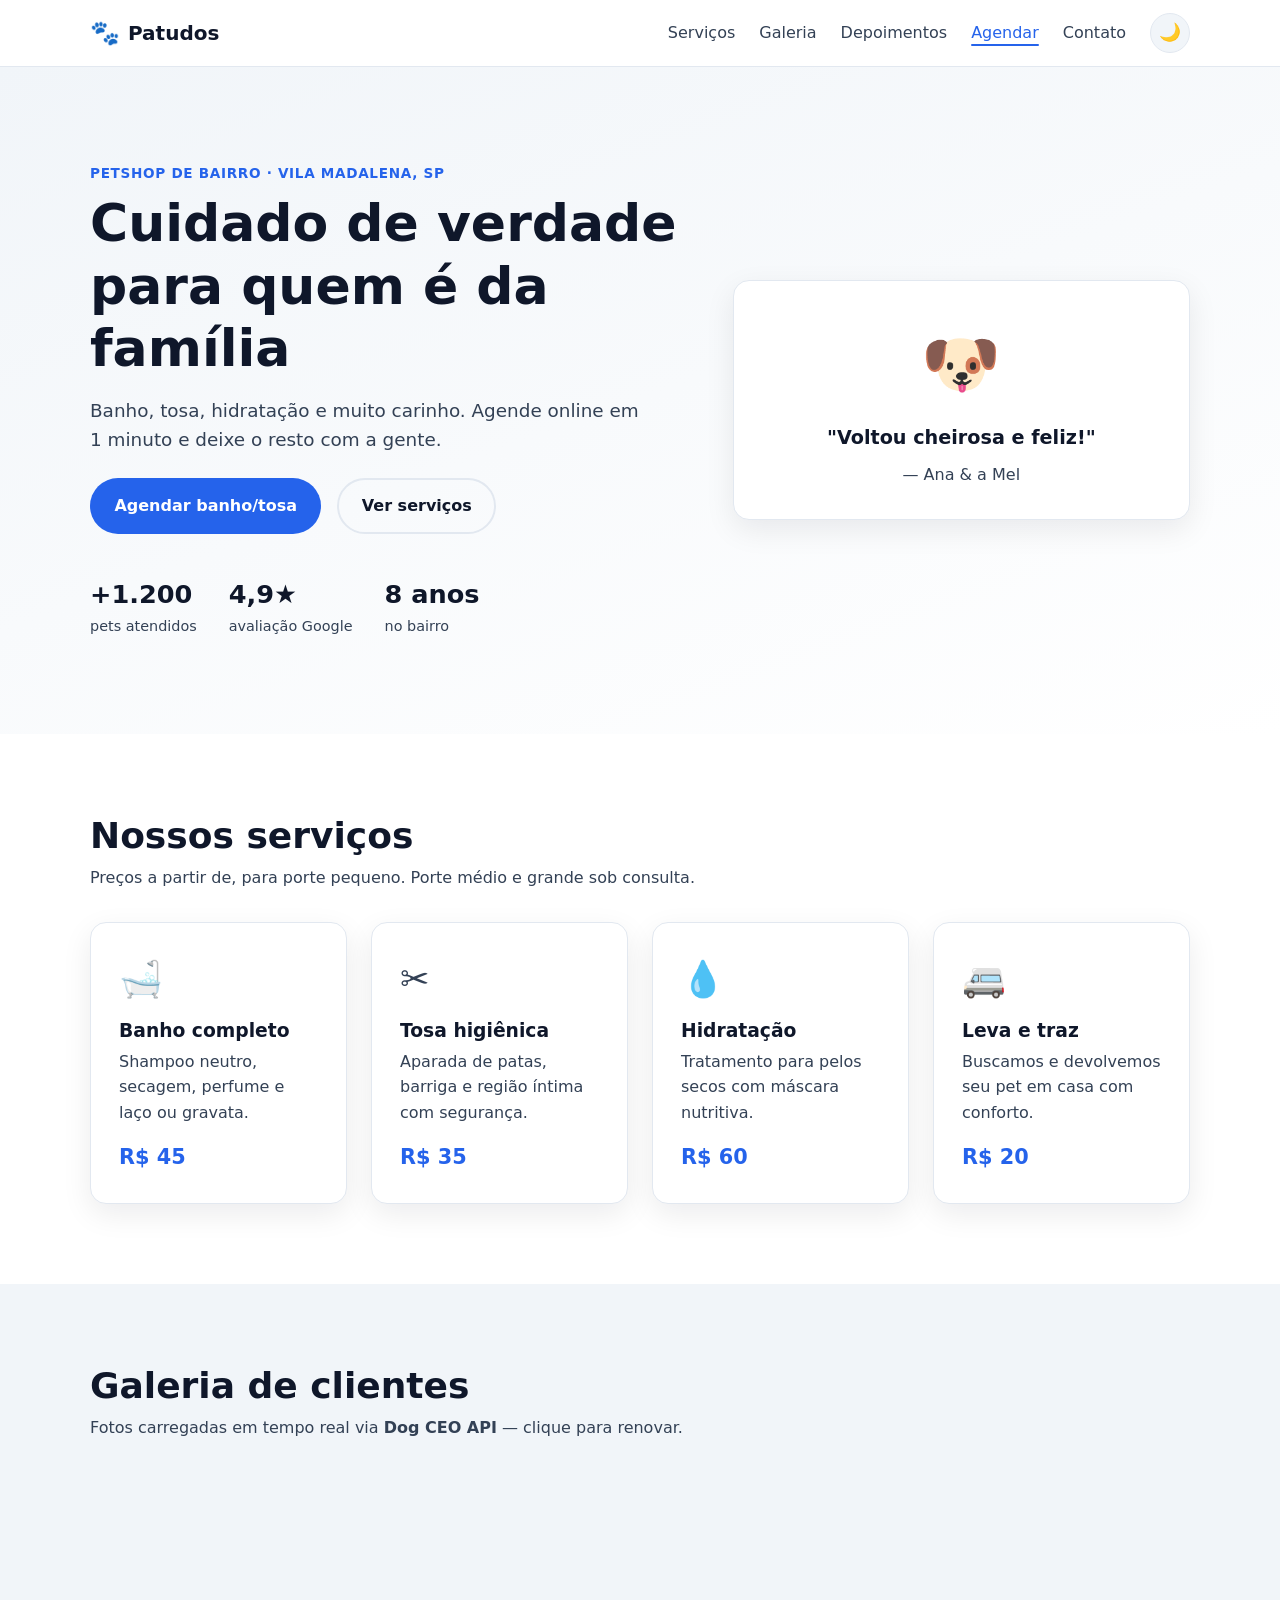
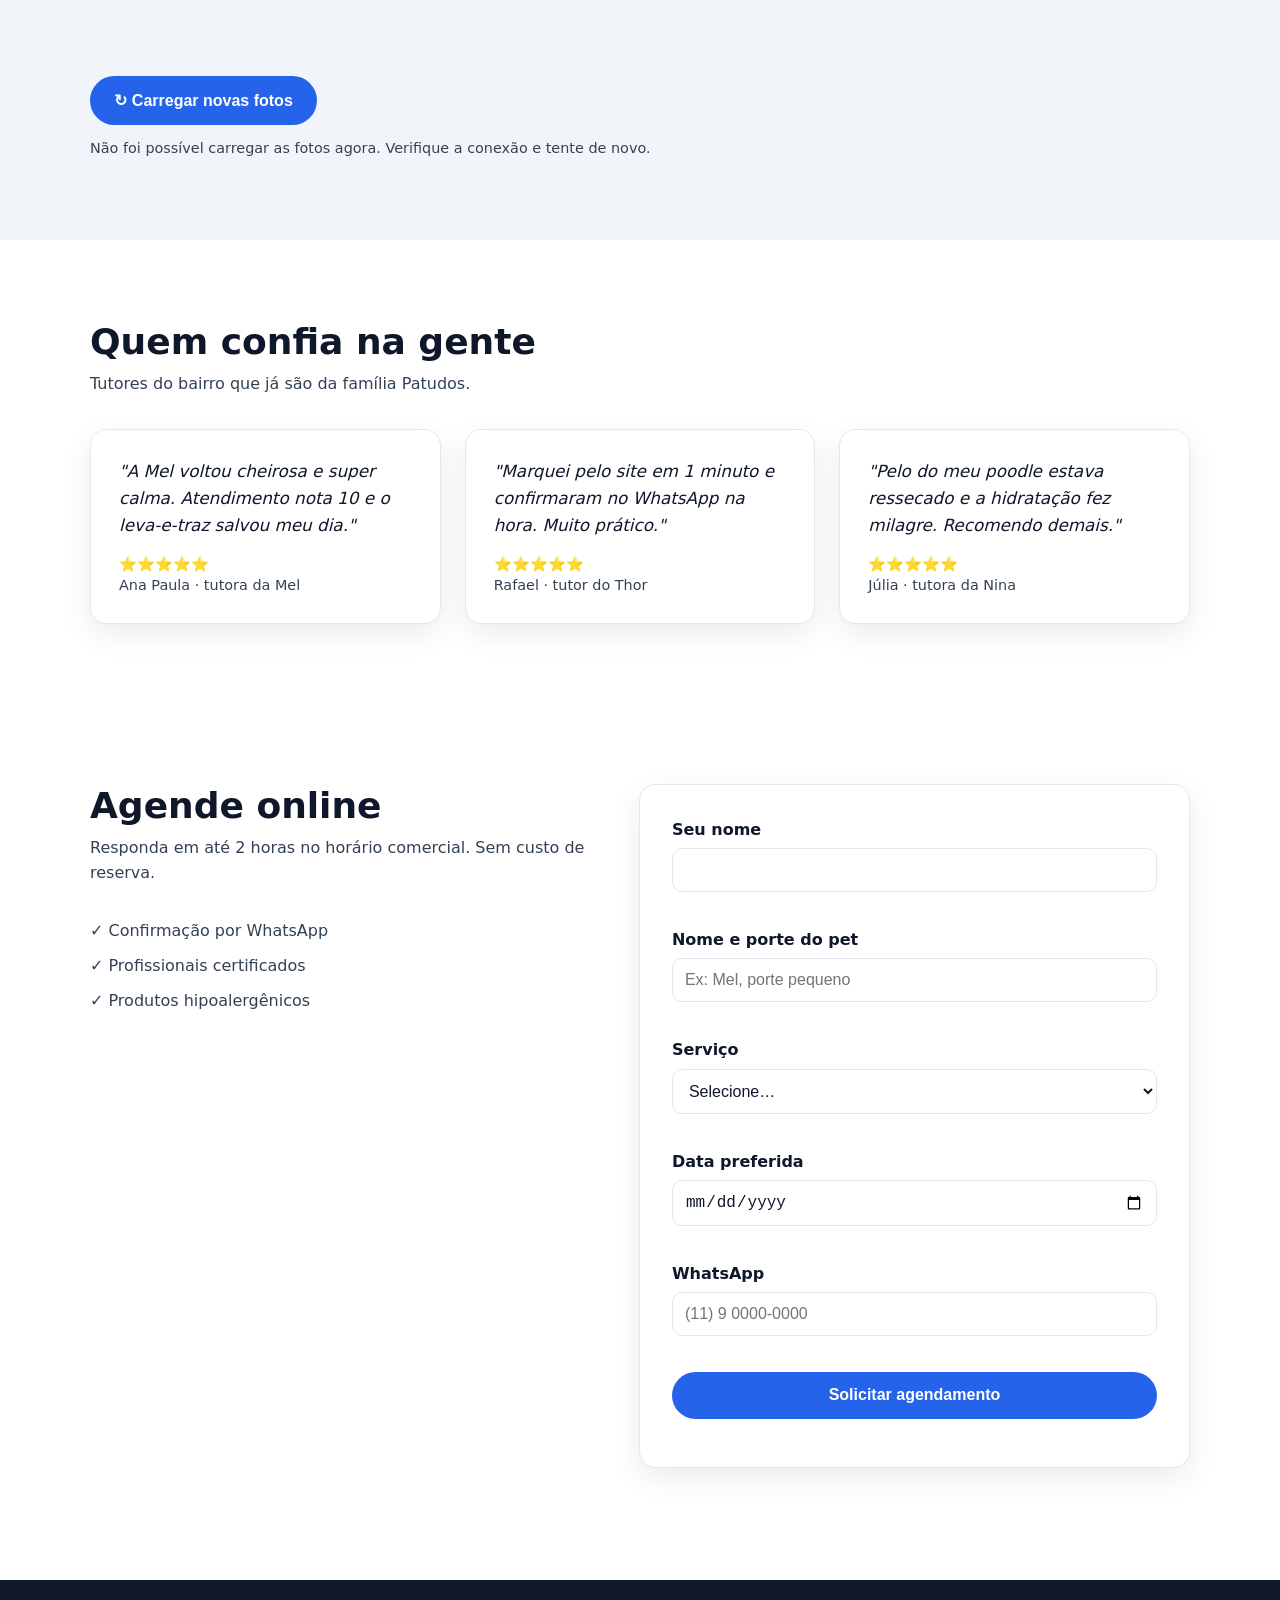
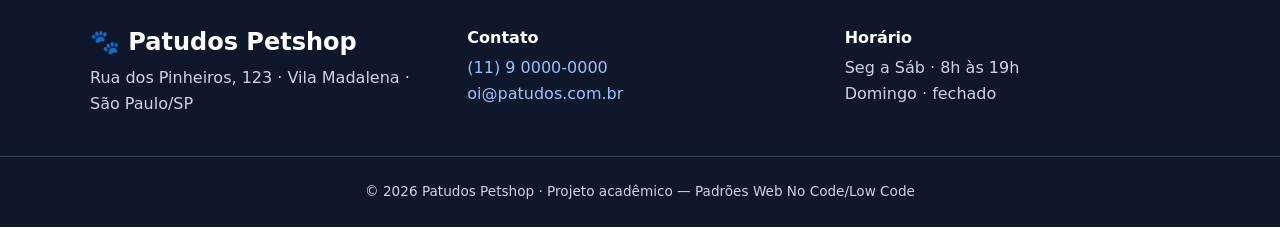
==== index.html @ f3ad384e "Patudos Petshop — projeto final" ====
<!DOCTYPE html>
<html lang="pt-BR">
<head>
  <meta charset="UTF-8" />
  <meta name="viewport" content="width=device-width, initial-scale=1.0" />
  <meta name="description" content="Patudos Petshop — banho, tosa e cuidados para o seu pet em São Paulo. Agende online com facilidade." />
  <meta name="theme-color" content="#2563eb" />
  <title>Patudos Petshop · Banho, Tosa e Carinho</title>

  <!-- Favicon em SVG (emoji, sem arquivo externo) -->
  <link rel="icon" href="data:image/svg+xml,<svg xmlns='http://www.w3.org/2000/svg' viewBox='0 0 100 100'><text y='.9em' font-size='90'>🐾</text></svg>" />

  <!-- Open Graph / redes sociais -->
  <meta property="og:type" content="website" />
  <meta property="og:title" content="Patudos Petshop · Banho, Tosa e Carinho" />
  <meta property="og:description" content="Agende banho e tosa online para o seu pet em 1 minuto." />
  <meta property="og:locale" content="pt_BR" />

  <link rel="preconnect" href="https://dog.ceo" />
  <link rel="stylesheet" href="styles.css" />
</head>
<body>
  <!-- Acessibilidade: link de pulo para o conteúdo -->
  <a class="skip-link" href="#conteudo">Pular para o conteúdo</a>

  <header class="site-header" id="topo">
    <div class="container nav-wrap">
      <a class="brand" href="#topo" aria-label="Patudos Petshop, página inicial">
        <span class="brand-icon" aria-hidden="true">🐾</span>
        <span class="brand-name">Patudos</span>
      </a>

      <button class="nav-toggle" id="navToggle" aria-expanded="false" aria-controls="menu" aria-label="Abrir menu de navegação">
        <span class="nav-toggle-bar" aria-hidden="true"></span>
        <span class="nav-toggle-bar" aria-hidden="true"></span>
        <span class="nav-toggle-bar" aria-hidden="true"></span>
      </button>

      <nav aria-label="Navegação principal">
        <ul class="menu" id="menu">
          <li><a href="#servicos">Serviços</a></li>
          <li><a href="#galeria">Galeria</a></li>
          <li><a href="#depoimentos">Depoimentos</a></li>
          <li><a href="#agendar">Agendar</a></li>
          <li><a href="#contato">Contato</a></li>
          <li><button class="theme-btn" id="themeBtn" aria-label="Alternar modo claro e escuro">🌙</button></li>
        </ul>
      </nav>
    </div>
  </header>

  <main id="conteudo">
    <!-- HERO -->
    <section class="hero" aria-labelledby="hero-title">
      <div class="container hero-grid">
        <div class="hero-text">
          <p class="eyebrow">Petshop de bairro · Vila Madalena, SP</p>
          <h1 id="hero-title">Cuidado de verdade para quem é da família</h1>
          <p class="lead">Banho, tosa, hidratação e muito carinho. Agende online em 1 minuto e deixe o resto com a gente.</p>
          <div class="hero-cta">
            <a class="btn btn-primary" href="#agendar">Agendar banho/tosa</a>
            <a class="btn btn-ghost" href="#servicos">Ver serviços</a>
          </div>
          <dl class="stats">
            <div><dt>+1.200</dt><dd>pets atendidos</dd></div>
            <div><dt>4,9★</dt><dd>avaliação Google</dd></div>
            <div><dt>8 anos</dt><dd>no bairro</dd></div>
          </dl>
        </div>
        <div class="hero-card" aria-hidden="true">
          <div class="hero-emoji">🐶</div>
          <p>"Voltou cheirosa e feliz!"</p>
          <span>— Ana &amp; a Mel</span>
        </div>
      </div>
    </section>

    <!-- SERVIÇOS -->
    <section id="servicos" class="section" aria-labelledby="servicos-title">
      <div class="container">
        <h2 id="servicos-title">Nossos serviços</h2>
        <p class="section-sub">Preços a partir de, para porte pequeno. Porte médio e grande sob consulta.</p>
        <ul class="cards" role="list">
          <li class="card">
            <span class="card-icon" aria-hidden="true">🛁</span>
            <h3>Banho completo</h3>
            <p>Shampoo neutro, secagem, perfume e laço ou gravata.</p>
            <strong class="price">R$ 45</strong>
          </li>
          <li class="card">
            <span class="card-icon" aria-hidden="true">✂️</span>
            <h3>Tosa higiênica</h3>
            <p>Aparada de patas, barriga e região íntima com segurança.</p>
            <strong class="price">R$ 35</strong>
          </li>
          <li class="card">
            <span class="card-icon" aria-hidden="true">💧</span>
            <h3>Hidratação</h3>
            <p>Tratamento para pelos secos com máscara nutritiva.</p>
            <strong class="price">R$ 60</strong>
          </li>
          <li class="card">
            <span class="card-icon" aria-hidden="true">🚐</span>
            <h3>Leva e traz</h3>
            <p>Buscamos e devolvemos seu pet em casa com conforto.</p>
            <strong class="price">R$ 20</strong>
          </li>
        </ul>
      </div>
    </section>

    <!-- GALERIA DINÂMICA (API externa) -->
    <section id="galeria" class="section section-alt" aria-labelledby="galeria-title">
      <div class="container">
        <h2 id="galeria-title">Galeria de clientes</h2>
        <p class="section-sub">Fotos carregadas em tempo real via <strong>Dog CEO API</strong> — clique para renovar.</p>
        <div class="gallery" id="gallery" aria-live="polite" aria-busy="true">
          <!-- Imagens injetadas via JavaScript -->
        </div>
        <button class="btn btn-primary" id="reloadGallery">↻ Carregar novas fotos</button>
        <p class="gallery-status" id="galleryStatus" role="status"></p>
      </div>
    </section>

    <!-- DEPOIMENTOS -->
    <section id="depoimentos" class="section" aria-labelledby="depo-title">
      <div class="container">
        <h2 id="depo-title">Quem confia na gente</h2>
        <p class="section-sub">Tutores do bairro que já são da família Patudos.</p>
        <ul class="depo-grid" role="list">
          <li class="depo">
            <p class="depo-text">"A Mel voltou cheirosa e super calma. Atendimento nota 10 e o leva-e-traz salvou meu dia."</p>
            <p class="depo-autor"><span aria-hidden="true">⭐⭐⭐⭐⭐</span><br>Ana Paula · tutora da Mel</p>
          </li>
          <li class="depo">
            <p class="depo-text">"Marquei pelo site em 1 minuto e confirmaram no WhatsApp na hora. Muito prático."</p>
            <p class="depo-autor"><span aria-hidden="true">⭐⭐⭐⭐⭐</span><br>Rafael · tutor do Thor</p>
          </li>
          <li class="depo">
            <p class="depo-text">"Pelo do meu poodle estava ressecado e a hidratação fez milagre. Recomendo demais."</p>
            <p class="depo-autor"><span aria-hidden="true">⭐⭐⭐⭐⭐</span><br>Júlia · tutora da Nina</p>
          </li>
        </ul>
      </div>
    </section>

    <!-- AGENDAMENTO (formulário) -->
    <section id="agendar" class="section" aria-labelledby="agendar-title">
      <div class="container form-grid">
        <div>
          <h2 id="agendar-title">Agende online</h2>
          <p class="section-sub">Responda em até 2 horas no horário comercial. Sem custo de reserva.</p>
          <ul class="checklist" role="list">
            <li>✓ Confirmação por WhatsApp</li>
            <li>✓ Profissionais certificados</li>
            <li>✓ Produtos hipoalergênicos</li>
          </ul>
        </div>

        <form id="bookingForm" class="form" novalidate>
          <div class="field">
            <label for="nome">Seu nome</label>
            <input type="text" id="nome" name="nome" required autocomplete="name" />
            <span class="error" data-for="nome"></span>
          </div>
          <div class="field">
            <label for="pet">Nome e porte do pet</label>
            <input type="text" id="pet" name="pet" placeholder="Ex: Mel, porte pequeno" required />
            <span class="error" data-for="pet"></span>
          </div>
          <div class="field">
            <label for="servico">Serviço</label>
            <select id="servico" name="servico" required>
              <option value="">Selecione…</option>
              <option>Banho completo</option>
              <option>Tosa higiênica</option>
              <option>Hidratação</option>
              <option>Leva e traz</option>
            </select>
            <span class="error" data-for="servico"></span>
          </div>
          <div class="field">
            <label for="data">Data preferida</label>
            <input type="date" id="data" name="data" required />
            <span class="error" data-for="data"></span>
          </div>
          <div class="field">
            <label for="whatsapp">WhatsApp</label>
            <input type="tel" id="whatsapp" name="whatsapp" placeholder="(11) 9 0000-0000" required autocomplete="tel" />
            <span class="error" data-for="whatsapp"></span>
          </div>
          <button type="submit" class="btn btn-primary btn-block">Solicitar agendamento</button>
          <p class="form-feedback" id="formFeedback" role="status" aria-live="polite"></p>
        </form>
      </div>
    </section>
  </main>

  <footer id="contato" class="site-footer">
    <div class="container footer-grid">
      <div>
        <h2 class="footer-brand">🐾 Patudos Petshop</h2>
        <p>Rua dos Pinheiros, 123 · Vila Madalena · São Paulo/SP</p>
      </div>
      <div>
        <h3>Contato</h3>
        <p><a href="tel:+5511900000000">(11) 9 0000-0000</a></p>
        <p><a href="mailto:oi@patudos.com.br">oi@patudos.com.br</a></p>
      </div>
      <div>
        <h3>Horário</h3>
        <p>Seg a Sáb · 8h às 19h</p>
        <p>Domingo · fechado</p>
      </div>
    </div>
    <p class="copyright">© <span id="ano">2026</span> Patudos Petshop · Projeto acadêmico — Padrões Web No Code/Low Code</p>
  </footer>

  <script src="script.js"></script>
</body>
</html>
---- styles.css ----
/* ===========================================================
   Patudos Petshop — folha de estilo
   Demonstra: variáveis CSS, layout responsivo (Grid/Flex),
   media queries, foco visível e dark mode.
   =========================================================== */

:root {
  --azul: #2563eb;
  --azul-escuro: #1e40af;
  --tinta: #0f172a;
  --texto: #334155;
  --suave: #f1f5f9;
  --branco: #ffffff;
  --borda: #e2e8f0;
  --sombra: 0 10px 30px rgba(2, 6, 23, .08);
  --raio: 16px;
  --container: 1100px;
  font-size: 16px;
}

[data-tema="escuro"] {
  --tinta: #f8fafc;
  --texto: #cbd5e1;
  --suave: #1e293b;
  --branco: #0f172a;
  --borda: #334155;
  --sombra: 0 10px 30px rgba(0, 0, 0, .4);
}

* { box-sizing: border-box; margin: 0; padding: 0; }

html { scroll-behavior: smooth; }
/* Compensa o header fixo ao navegar por âncoras */
section[id] { scroll-margin-top: 80px; }

body {
  font-family: system-ui, -apple-system, "Segoe UI", Roboto, sans-serif;
  color: var(--texto);
  background: var(--branco);
  line-height: 1.6;
  transition: background .3s, color .3s;
}

h1, h2, h3 { color: var(--tinta); line-height: 1.2; }

a { color: var(--azul); text-decoration: none; }
a:hover { text-decoration: underline; }

img { max-width: 100%; display: block; }

.container { width: min(var(--container), 92%); margin-inline: auto; }

/* --- Acessibilidade: skip link e foco --- */
.skip-link {
  position: absolute;
  left: -999px;
  top: 0;
  background: var(--azul);
  color: #fff;
  padding: .75rem 1rem;
  z-index: 100;
  border-radius: 0 0 8px 0;
}
.skip-link:focus { left: 0; }

:focus-visible {
  outline: 3px solid var(--azul);
  outline-offset: 2px;
  border-radius: 4px;
}

/* --- Botões --- */
.btn {
  display: inline-block;
  padding: .8rem 1.4rem;
  border-radius: 999px;
  font-weight: 600;
  border: 2px solid transparent;
  cursor: pointer;
  font-size: 1rem;
  transition: transform .15s, background .2s;
}
.btn:hover { transform: translateY(-2px); text-decoration: none; }
.btn-primary { background: var(--azul); color: #fff; }
.btn-primary:hover { background: var(--azul-escuro); }
.btn-ghost { border-color: var(--borda); color: var(--tinta); }
.btn-block { width: 100%; }

/* --- Header / Navegação --- */
.site-header {
  position: sticky;
  top: 0;
  background: color-mix(in srgb, var(--branco) 85%, transparent);
  backdrop-filter: blur(10px);
  border-bottom: 1px solid var(--borda);
  z-index: 50;
}
.nav-wrap { display: flex; align-items: center; justify-content: space-between; padding: .8rem 0; }
.brand { display: flex; align-items: center; gap: .5rem; font-weight: 800; color: var(--tinta); font-size: 1.25rem; }
.brand:hover { text-decoration: none; }
.brand-icon { font-size: 1.5rem; }

.menu { list-style: none; display: flex; gap: 1.5rem; align-items: center; }
.menu a { color: var(--texto); font-weight: 500; position: relative; }
.menu a:hover { color: var(--azul); }
.menu a.ativo { color: var(--azul); }
.menu a.ativo::after { content: ""; position: absolute; left: 0; right: 0; bottom: -4px; height: 2px; background: var(--azul); border-radius: 2px; }

.theme-btn {
  background: var(--suave);
  border: 1px solid var(--borda);
  border-radius: 999px;
  width: 40px; height: 40px;
  cursor: pointer;
  font-size: 1.1rem;
}

.nav-toggle {
  display: none;
  flex-direction: column;
  gap: 5px;
  background: none;
  border: none;
  cursor: pointer;
  padding: 8px;
}
.nav-toggle-bar { width: 26px; height: 3px; background: var(--tinta); border-radius: 3px; transition: .3s; }

/* --- Hero --- */
.hero { padding: clamp(3rem, 8vw, 6rem) 0; background: linear-gradient(160deg, var(--suave), transparent); }
.hero-grid { display: grid; grid-template-columns: 1.3fr 1fr; gap: 3rem; align-items: center; }
.eyebrow { color: var(--azul); font-weight: 700; text-transform: uppercase; letter-spacing: .05em; font-size: .85rem; }
.hero h1 { font-size: clamp(2rem, 5vw, 3.25rem); margin: .5rem 0 1rem; }
.lead { font-size: 1.15rem; margin-bottom: 1.5rem; max-width: 48ch; }
.hero-cta { display: flex; gap: 1rem; flex-wrap: wrap; }

.stats { display: flex; gap: 2rem; margin-top: 2.5rem; flex-wrap: wrap; }
.stats dt { font-size: 1.6rem; font-weight: 800; color: var(--tinta); }
.stats dd { font-size: .9rem; }

.hero-card {
  background: var(--branco);
  border: 1px solid var(--borda);
  border-radius: var(--raio);
  box-shadow: var(--sombra);
  padding: 2rem;
  text-align: center;
}
.hero-emoji { font-size: 4rem; }
.hero-card p { font-size: 1.2rem; font-weight: 600; color: var(--tinta); margin: .5rem 0; }

/* --- Seções --- */
.section { padding: clamp(3rem, 7vw, 5rem) 0; }
.section-alt { background: var(--suave); }
.section h2 { font-size: clamp(1.6rem, 4vw, 2.25rem); }
.section-sub { margin: .5rem 0 2rem; max-width: 60ch; }

/* --- Cards de serviços --- */
.cards { list-style: none; display: grid; grid-template-columns: repeat(auto-fit, minmax(220px, 1fr)); gap: 1.5rem; }
.card {
  background: var(--branco);
  border: 1px solid var(--borda);
  border-radius: var(--raio);
  padding: 1.75rem;
  box-shadow: var(--sombra);
  transition: transform .2s;
}
.card:hover { transform: translateY(-6px); }
.card-icon { font-size: 2.2rem; }
.card h3 { margin: .75rem 0 .4rem; }
.price { display: block; margin-top: 1rem; color: var(--azul); font-size: 1.3rem; }

/* --- Galeria --- */
.gallery {
  display: grid;
  grid-template-columns: repeat(auto-fill, minmax(160px, 1fr));
  gap: 1rem;
  margin-bottom: 1.5rem;
  min-height: 180px;
}
.gallery img { aspect-ratio: 1; object-fit: cover; border-radius: 12px; width: 100%; background: var(--borda); }
.gallery-status { margin-top: .75rem; font-size: .9rem; }
.skeleton { aspect-ratio: 1; border-radius: 12px; background: linear-gradient(90deg, var(--borda), var(--suave), var(--borda)); background-size: 200% 100%; animation: shimmer 1.2s infinite; }
@keyframes shimmer { from { background-position: 200% 0; } to { background-position: -200% 0; } }

/* --- Depoimentos --- */
.depo-grid { list-style: none; display: grid; grid-template-columns: repeat(auto-fit, minmax(260px, 1fr)); gap: 1.5rem; }
.depo {
  background: var(--branco);
  border: 1px solid var(--borda);
  border-radius: var(--raio);
  padding: 1.75rem;
  box-shadow: var(--sombra);
}
.depo-text { font-size: 1.05rem; color: var(--tinta); font-style: italic; }
.depo-autor { margin-top: 1rem; font-size: .9rem; color: var(--texto); line-height: 1.4; }

/* --- Formulário --- */
.form-grid { display: grid; grid-template-columns: 1fr 1.1fr; gap: 3rem; align-items: start; }
.checklist { list-style: none; margin-top: 1.5rem; display: grid; gap: .6rem; }
.checklist li { font-weight: 500; }

.form { background: var(--branco); border: 1px solid var(--borda); border-radius: var(--raio); padding: 2rem; box-shadow: var(--sombra); }
.field { margin-bottom: 1.1rem; }
.field label { display: block; font-weight: 600; color: var(--tinta); margin-bottom: .35rem; }
.field input, .field select {
  width: 100%;
  padding: .75rem;
  border: 1px solid var(--borda);
  border-radius: 10px;
  font-size: 1rem;
  background: var(--branco);
  color: var(--tinta);
}
.field input:focus, .field select:focus { border-color: var(--azul); outline: none; box-shadow: 0 0 0 3px color-mix(in srgb, var(--azul) 25%, transparent); }
.error { color: #dc2626; font-size: .85rem; display: block; margin-top: .25rem; min-height: 1em; }
.field.invalid input, .field.invalid select { border-color: #dc2626; }
.form-feedback { margin-top: 1rem; font-weight: 600; }
.form-feedback.ok { color: #16a34a; }

/* --- Footer --- */
.site-footer { background: var(--tinta); color: #cbd5e1; padding: 3rem 0 1.5rem; margin-top: 2rem; }
[data-tema="escuro"] .site-footer { background: #020617; }
.footer-grid { display: grid; grid-template-columns: repeat(3, 1fr); gap: 2rem; }
.footer-brand { color: #fff; margin-bottom: .5rem; }
.site-footer h3 { color: #fff; font-size: 1rem; margin-bottom: .5rem; }
.site-footer a { color: #93c5fd; }
.copyright { text-align: center; margin-top: 2.5rem; padding-top: 1.5rem; border-top: 1px solid #334155; font-size: .85rem; }

/* ===========================================================
   RESPONSIVIDADE — mobile first via media queries
   =========================================================== */
@media (max-width: 820px) {
  .nav-toggle { display: flex; }
  .menu {
    position: absolute;
    top: 100%; left: 0; right: 0;
    background: var(--branco);
    flex-direction: column;
    gap: 0;
    padding: 1rem 5%;
    border-bottom: 1px solid var(--borda);
    box-shadow: var(--sombra);
    display: none;
  }
  .menu.open { display: flex; }
  .menu li { width: 100%; padding: .5rem 0; }

  .hero-grid, .form-grid { grid-template-columns: 1fr; }
  .footer-grid { grid-template-columns: 1fr; gap: 1.5rem; }
  .hero-card { max-width: 420px; }
}

/* Respeita preferência de menos animação */
@media (prefers-reduced-motion: reduce) {
  * { animation: none !important; transition: none !important; }
}
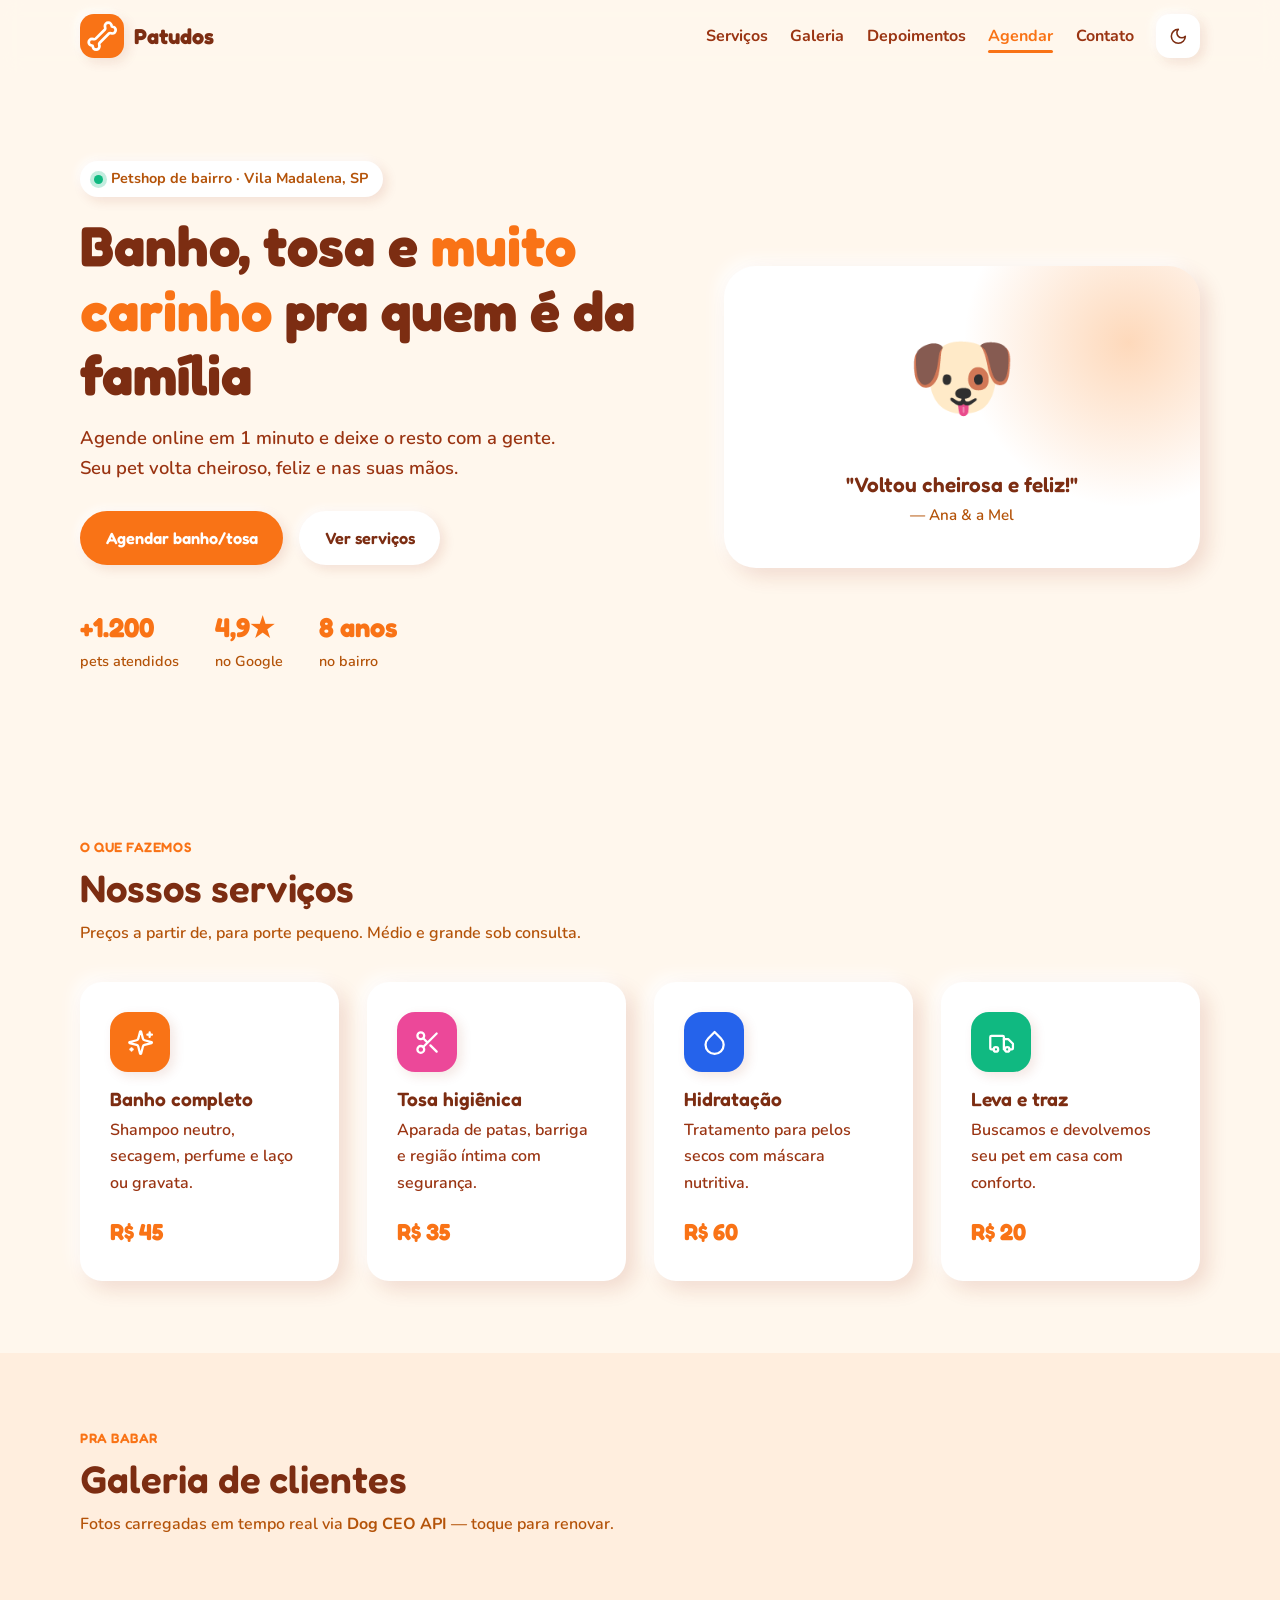
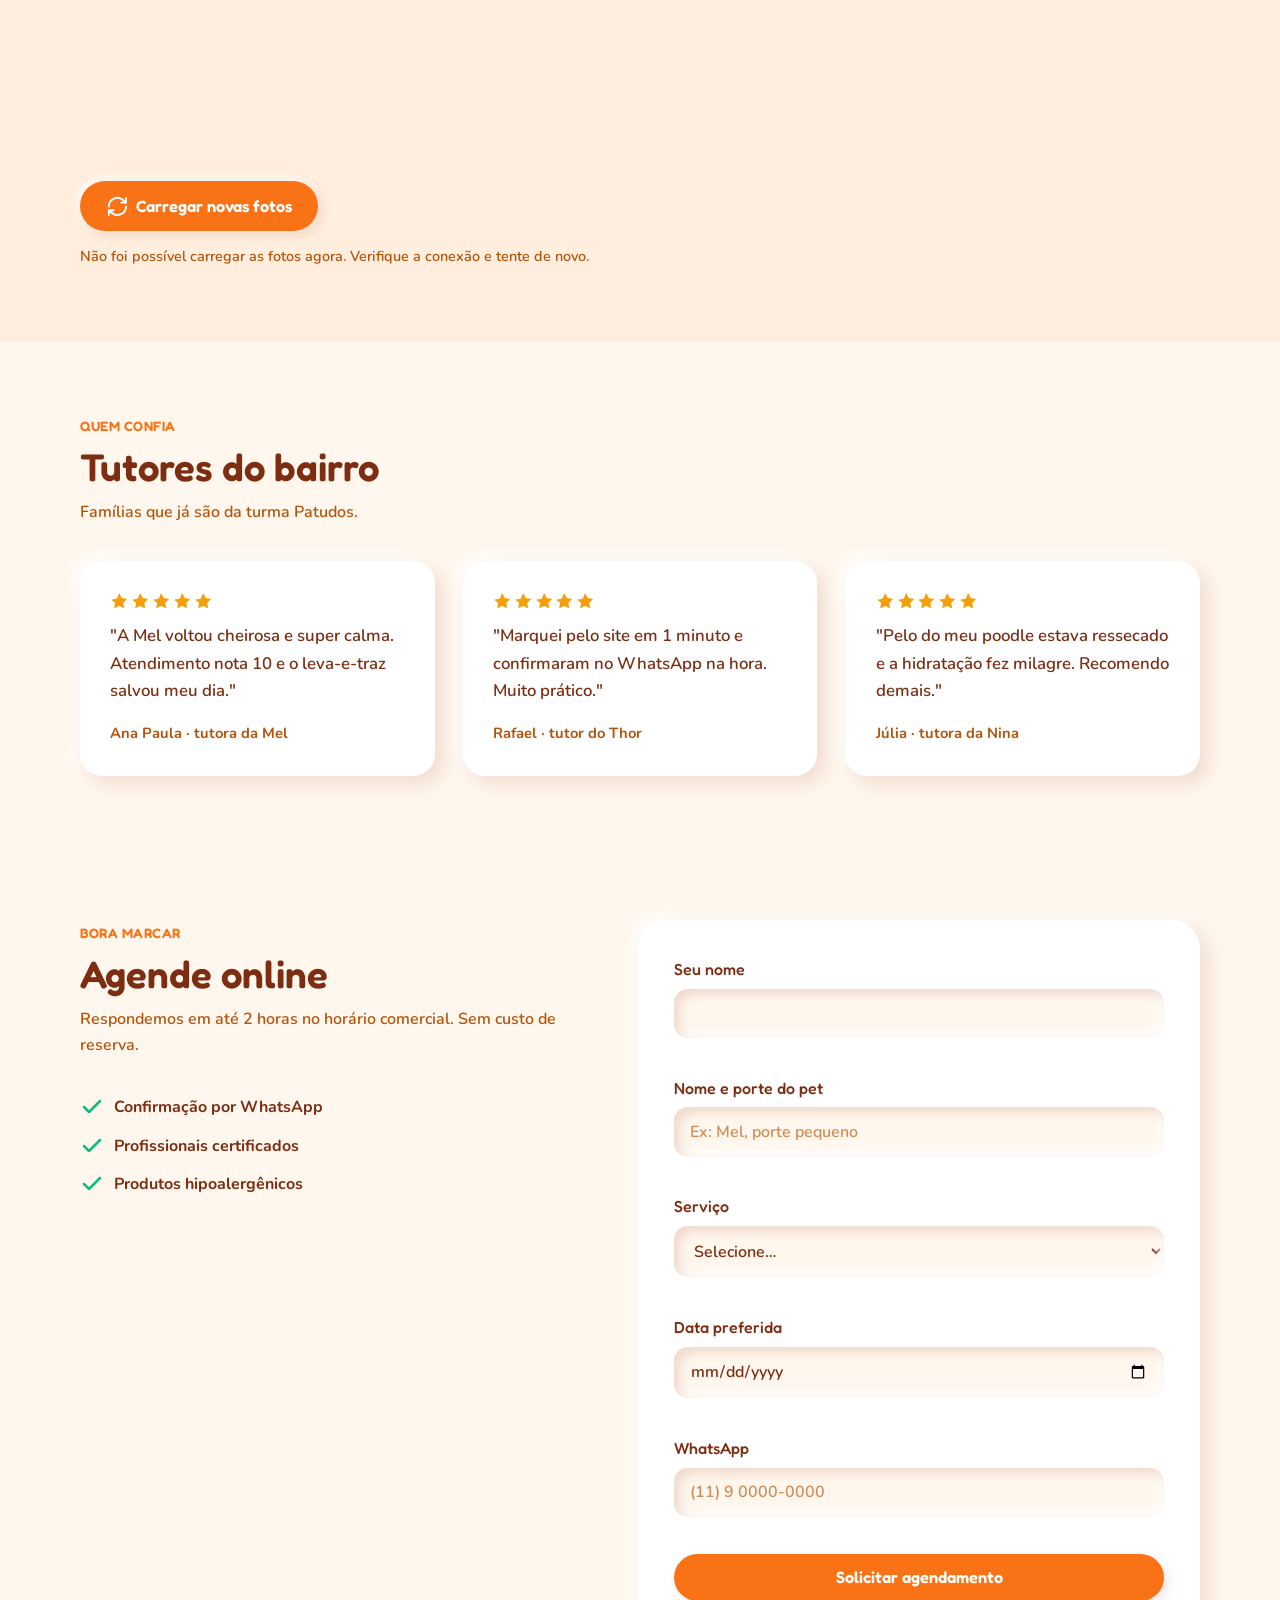
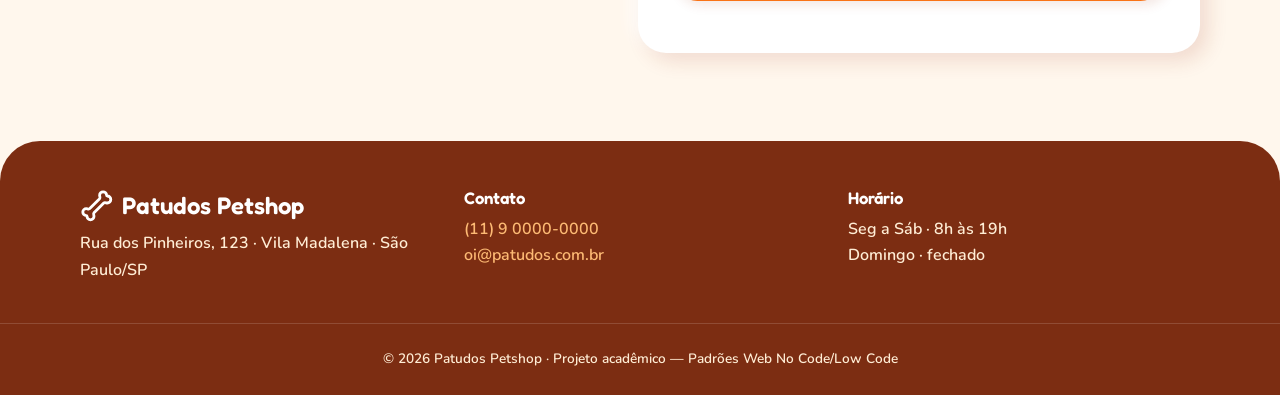
==== commit 68afc280: "Redesign claymorphism: paleta laranja, Fredoka/Nunito, icones SVG" ====
--- a/index.html
+++ b/index.html
@@ -4,36 +4,82 @@
   <meta charset="UTF-8" />
   <meta name="viewport" content="width=device-width, initial-scale=1.0" />
   <meta name="description" content="Patudos Petshop — banho, tosa e cuidados para o seu pet em São Paulo. Agende online com facilidade." />
-  <meta name="theme-color" content="#2563eb" />
+  <meta name="theme-color" content="#F97316" />
   <title>Patudos Petshop · Banho, Tosa e Carinho</title>
 
-  <!-- Favicon em SVG (emoji, sem arquivo externo) -->
-  <link rel="icon" href="data:image/svg+xml,<svg xmlns='http://www.w3.org/2000/svg' viewBox='0 0 100 100'><text y='.9em' font-size='90'>🐾</text></svg>" />
-
-  <!-- Open Graph / redes sociais -->
+  <!-- Favicon (osso) -->
+  <link rel="icon" href="data:image/svg+xml,<svg xmlns='http://www.w3.org/2000/svg' viewBox='0 0 100 100'><text y='.9em' font-size='90'>🦴</text></svg>" />
+
+  <!-- Open Graph -->
   <meta property="og:type" content="website" />
   <meta property="og:title" content="Patudos Petshop · Banho, Tosa e Carinho" />
   <meta property="og:description" content="Agende banho e tosa online para o seu pet em 1 minuto." />
   <meta property="og:locale" content="pt_BR" />
 
+  <!-- Fontes: Fredoka (títulos) + Nunito (corpo) -->
+  <link rel="preconnect" href="https://fonts.googleapis.com" />
+  <link rel="preconnect" href="https://fonts.gstatic.com" crossorigin />
+  <link href="https://fonts.googleapis.com/css2?family=Fredoka:wght@500;600;700&family=Nunito:wght@400;600;700&display=swap" rel="stylesheet" />
+
   <link rel="preconnect" href="https://dog.ceo" />
   <link rel="stylesheet" href="styles.css" />
 </head>
 <body>
-  <!-- Acessibilidade: link de pulo para o conteúdo -->
+  <!-- ====== Sprite de ícones SVG (estilo Lucide, stroke 2) ====== -->
+  <svg width="0" height="0" style="position:absolute" aria-hidden="true" focusable="false">
+    <symbol id="ic-bone" viewBox="0 0 24 24" fill="none" stroke="currentColor" stroke-width="2" stroke-linecap="round" stroke-linejoin="round">
+      <path d="M17 10c.7-.7 1.69 0 2.5 0a2.5 2.5 0 1 0 0-5 .5.5 0 0 1-.5-.5 2.5 2.5 0 1 0-5 0c0 .81.7 1.8 0 2.5l-7 7c-.7.7-1.69 0-2.5 0a2.5 2.5 0 0 0 0 5c.28 0 .5.22.5.5a2.5 2.5 0 1 0 5 0c0-.81-.7-1.8 0-2.5z"/>
+    </symbol>
+    <symbol id="ic-sparkles" viewBox="0 0 24 24" fill="none" stroke="currentColor" stroke-width="2" stroke-linecap="round" stroke-linejoin="round">
+      <path d="M9.937 15.5A2 2 0 0 0 8.5 14.063l-6.135-1.582a.5.5 0 0 1 0-.962L8.5 9.936A2 2 0 0 0 9.937 8.5l1.582-6.135a.5.5 0 0 1 .962 0L14.063 8.5A2 2 0 0 0 15.5 9.937l6.135 1.581a.5.5 0 0 1 0 .964L15.5 14.063a2 2 0 0 0-1.437 1.437l-1.582 6.135a.5.5 0 0 1-.962 0z"/>
+      <path d="M20 3v4M22 5h-4M4 17v2M5 18H3"/>
+    </symbol>
+    <symbol id="ic-scissors" viewBox="0 0 24 24" fill="none" stroke="currentColor" stroke-width="2" stroke-linecap="round" stroke-linejoin="round">
+      <circle cx="6" cy="6" r="3"/><circle cx="6" cy="18" r="3"/>
+      <path d="M20 4 8.12 15.88M14.47 14.48 20 20M8.12 8.12 12 12"/>
+    </symbol>
+    <symbol id="ic-droplet" viewBox="0 0 24 24" fill="none" stroke="currentColor" stroke-width="2" stroke-linecap="round" stroke-linejoin="round">
+      <path d="M12 2.69l5.66 5.66a8 8 0 1 1-11.31 0z"/>
+    </symbol>
+    <symbol id="ic-truck" viewBox="0 0 24 24" fill="none" stroke="currentColor" stroke-width="2" stroke-linecap="round" stroke-linejoin="round">
+      <path d="M5 18H3c-.6 0-1-.4-1-1V7c0-.6.4-1 1-1h10c.6 0 1 .4 1 1v11"/>
+      <path d="M14 9h4l4 4v4c0 .6-.4 1-1 1h-2"/>
+      <circle cx="7" cy="18" r="2"/><circle cx="17" cy="18" r="2"/>
+    </symbol>
+    <symbol id="ic-star" viewBox="0 0 24 24" fill="currentColor" stroke="none">
+      <path d="M11.5 2.3a.5.5 0 0 1 .95 0l2.3 4.68a2.1 2.1 0 0 0 1.6 1.16l5.17.75a.53.53 0 0 1 .29.9l-3.74 3.64a2.1 2.1 0 0 0-.61 1.88l.88 5.14a.53.53 0 0 1-.77.56l-4.62-2.43a2.1 2.1 0 0 0-1.97 0l-4.62 2.43a.53.53 0 0 1-.77-.56l.88-5.14a2.1 2.1 0 0 0-.61-1.88L2.16 10.7a.53.53 0 0 1 .29-.9l5.17-.76a2.1 2.1 0 0 0 1.6-1.16z"/>
+    </symbol>
+    <symbol id="ic-check" viewBox="0 0 24 24" fill="none" stroke="currentColor" stroke-width="2.5" stroke-linecap="round" stroke-linejoin="round">
+      <path d="M20 6 9 17l-5-5"/>
+    </symbol>
+    <symbol id="ic-refresh" viewBox="0 0 24 24" fill="none" stroke="currentColor" stroke-width="2" stroke-linecap="round" stroke-linejoin="round">
+      <path d="M3 12a9 9 0 0 1 15-6.7L21 8"/><path d="M21 3v5h-5"/>
+      <path d="M21 12a9 9 0 0 1-15 6.7L3 16"/><path d="M3 21v-5h5"/>
+    </symbol>
+    <symbol id="ic-sun" viewBox="0 0 24 24" fill="none" stroke="currentColor" stroke-width="2" stroke-linecap="round" stroke-linejoin="round">
+      <circle cx="12" cy="12" r="4"/>
+      <path d="M12 2v2M12 20v2M4.93 4.93l1.41 1.41M17.66 17.66l1.41 1.41M2 12h2M20 12h2M6.34 17.66l-1.41 1.41M19.07 4.93l-1.41 1.41"/>
+    </symbol>
+    <symbol id="ic-moon" viewBox="0 0 24 24" fill="none" stroke="currentColor" stroke-width="2" stroke-linecap="round" stroke-linejoin="round">
+      <path d="M12 3a6 6 0 0 0 9 9 9 9 0 1 1-9-9"/>
+    </symbol>
+    <symbol id="ic-menu" viewBox="0 0 24 24" fill="none" stroke="currentColor" stroke-width="2.5" stroke-linecap="round" stroke-linejoin="round">
+      <path d="M4 6h16M4 12h16M4 18h16"/>
+    </symbol>
+  </svg>
+
+  <!-- Acessibilidade: link de pulo -->
   <a class="skip-link" href="#conteudo">Pular para o conteúdo</a>
 
   <header class="site-header" id="topo">
     <div class="container nav-wrap">
       <a class="brand" href="#topo" aria-label="Patudos Petshop, página inicial">
-        <span class="brand-icon" aria-hidden="true">🐾</span>
+        <span class="brand-badge"><svg class="ic" aria-hidden="true"><use href="#ic-bone"/></svg></span>
         <span class="brand-name">Patudos</span>
       </a>
 
       <button class="nav-toggle" id="navToggle" aria-expanded="false" aria-controls="menu" aria-label="Abrir menu de navegação">
-        <span class="nav-toggle-bar" aria-hidden="true"></span>
-        <span class="nav-toggle-bar" aria-hidden="true"></span>
-        <span class="nav-toggle-bar" aria-hidden="true"></span>
+        <svg class="ic" aria-hidden="true"><use href="#ic-menu"/></svg>
       </button>
 
       <nav aria-label="Navegação principal">
@@ -43,7 +89,11 @@
           <li><a href="#depoimentos">Depoimentos</a></li>
           <li><a href="#agendar">Agendar</a></li>
           <li><a href="#contato">Contato</a></li>
-          <li><button class="theme-btn" id="themeBtn" aria-label="Alternar modo claro e escuro">🌙</button></li>
+          <li>
+            <button class="theme-btn" id="themeBtn" aria-label="Alternar modo claro e escuro">
+              <svg class="ic" id="themeIcon" aria-hidden="true"><use href="#ic-moon"/></svg>
+            </button>
+          </li>
         </ul>
       </nav>
     </div>
@@ -54,53 +104,57 @@
     <section class="hero" aria-labelledby="hero-title">
       <div class="container hero-grid">
         <div class="hero-text">
-          <p class="eyebrow">Petshop de bairro · Vila Madalena, SP</p>
-          <h1 id="hero-title">Cuidado de verdade para quem é da família</h1>
-          <p class="lead">Banho, tosa, hidratação e muito carinho. Agende online em 1 minuto e deixe o resto com a gente.</p>
+          <p class="eyebrow"><span class="dot" aria-hidden="true"></span> Petshop de bairro · Vila Madalena, SP</p>
+          <h1 id="hero-title">Banho, tosa e <span class="hl">muito carinho</span> pra quem é da família</h1>
+          <p class="lead">Agende online em 1 minuto e deixe o resto com a gente. Seu pet volta cheiroso, feliz e nas suas mãos.</p>
           <div class="hero-cta">
             <a class="btn btn-primary" href="#agendar">Agendar banho/tosa</a>
             <a class="btn btn-ghost" href="#servicos">Ver serviços</a>
           </div>
           <dl class="stats">
             <div><dt>+1.200</dt><dd>pets atendidos</dd></div>
-            <div><dt>4,9★</dt><dd>avaliação Google</dd></div>
+            <div><dt>4,9★</dt><dd>no Google</dd></div>
             <div><dt>8 anos</dt><dd>no bairro</dd></div>
           </dl>
         </div>
-        <div class="hero-card" aria-hidden="true">
-          <div class="hero-emoji">🐶</div>
-          <p>"Voltou cheirosa e feliz!"</p>
-          <span>— Ana &amp; a Mel</span>
-        </div>
+        <aside class="hero-card" aria-hidden="true">
+          <div class="hero-blob"></div>
+          <div class="hero-pet">🐶</div>
+          <div class="hero-quote">
+            <p>"Voltou cheirosa e feliz!"</p>
+            <span>— Ana &amp; a Mel</span>
+          </div>
+        </aside>
       </div>
     </section>
 
     <!-- SERVIÇOS -->
     <section id="servicos" class="section" aria-labelledby="servicos-title">
       <div class="container">
+        <span class="kicker">O que fazemos</span>
         <h2 id="servicos-title">Nossos serviços</h2>
-        <p class="section-sub">Preços a partir de, para porte pequeno. Porte médio e grande sob consulta.</p>
+        <p class="section-sub">Preços a partir de, para porte pequeno. Médio e grande sob consulta.</p>
         <ul class="cards" role="list">
           <li class="card">
-            <span class="card-icon" aria-hidden="true">🛁</span>
+            <span class="card-icon i-laranja"><svg class="ic" aria-hidden="true"><use href="#ic-sparkles"/></svg></span>
             <h3>Banho completo</h3>
             <p>Shampoo neutro, secagem, perfume e laço ou gravata.</p>
             <strong class="price">R$ 45</strong>
           </li>
           <li class="card">
-            <span class="card-icon" aria-hidden="true">✂️</span>
+            <span class="card-icon i-rosa"><svg class="ic" aria-hidden="true"><use href="#ic-scissors"/></svg></span>
             <h3>Tosa higiênica</h3>
             <p>Aparada de patas, barriga e região íntima com segurança.</p>
             <strong class="price">R$ 35</strong>
           </li>
           <li class="card">
-            <span class="card-icon" aria-hidden="true">💧</span>
+            <span class="card-icon i-azul"><svg class="ic" aria-hidden="true"><use href="#ic-droplet"/></svg></span>
             <h3>Hidratação</h3>
             <p>Tratamento para pelos secos com máscara nutritiva.</p>
             <strong class="price">R$ 60</strong>
           </li>
           <li class="card">
-            <span class="card-icon" aria-hidden="true">🚐</span>
+            <span class="card-icon i-verde"><svg class="ic" aria-hidden="true"><use href="#ic-truck"/></svg></span>
             <h3>Leva e traz</h3>
             <p>Buscamos e devolvemos seu pet em casa com conforto.</p>
             <strong class="price">R$ 20</strong>
@@ -112,12 +166,13 @@
     <!-- GALERIA DINÂMICA (API externa) -->
     <section id="galeria" class="section section-alt" aria-labelledby="galeria-title">
       <div class="container">
+        <span class="kicker">Pra babar</span>
         <h2 id="galeria-title">Galeria de clientes</h2>
-        <p class="section-sub">Fotos carregadas em tempo real via <strong>Dog CEO API</strong> — clique para renovar.</p>
-        <div class="gallery" id="gallery" aria-live="polite" aria-busy="true">
-          <!-- Imagens injetadas via JavaScript -->
-        </div>
-        <button class="btn btn-primary" id="reloadGallery">↻ Carregar novas fotos</button>
+        <p class="section-sub">Fotos carregadas em tempo real via <strong>Dog CEO API</strong> — toque para renovar.</p>
+        <div class="gallery" id="gallery" aria-live="polite" aria-busy="true"></div>
+        <button class="btn btn-primary" id="reloadGallery">
+          <svg class="ic" aria-hidden="true"><use href="#ic-refresh"/></svg> Carregar novas fotos
+        </button>
         <p class="gallery-status" id="galleryStatus" role="status"></p>
       </div>
     </section>
@@ -125,35 +180,46 @@
     <!-- DEPOIMENTOS -->
     <section id="depoimentos" class="section" aria-labelledby="depo-title">
       <div class="container">
-        <h2 id="depo-title">Quem confia na gente</h2>
-        <p class="section-sub">Tutores do bairro que já são da família Patudos.</p>
+        <span class="kicker">Quem confia</span>
+        <h2 id="depo-title">Tutores do bairro</h2>
+        <p class="section-sub">Famílias que já são da turma Patudos.</p>
         <ul class="depo-grid" role="list">
           <li class="depo">
+            <span class="depo-stars" aria-label="5 de 5 estrelas">
+              <svg class="ic" aria-hidden="true"><use href="#ic-star"/></svg><svg class="ic" aria-hidden="true"><use href="#ic-star"/></svg><svg class="ic" aria-hidden="true"><use href="#ic-star"/></svg><svg class="ic" aria-hidden="true"><use href="#ic-star"/></svg><svg class="ic" aria-hidden="true"><use href="#ic-star"/></svg>
+            </span>
             <p class="depo-text">"A Mel voltou cheirosa e super calma. Atendimento nota 10 e o leva-e-traz salvou meu dia."</p>
-            <p class="depo-autor"><span aria-hidden="true">⭐⭐⭐⭐⭐</span><br>Ana Paula · tutora da Mel</p>
+            <p class="depo-autor">Ana Paula · tutora da Mel</p>
           </li>
           <li class="depo">
+            <span class="depo-stars" aria-label="5 de 5 estrelas">
+              <svg class="ic" aria-hidden="true"><use href="#ic-star"/></svg><svg class="ic" aria-hidden="true"><use href="#ic-star"/></svg><svg class="ic" aria-hidden="true"><use href="#ic-star"/></svg><svg class="ic" aria-hidden="true"><use href="#ic-star"/></svg><svg class="ic" aria-hidden="true"><use href="#ic-star"/></svg>
+            </span>
             <p class="depo-text">"Marquei pelo site em 1 minuto e confirmaram no WhatsApp na hora. Muito prático."</p>
-            <p class="depo-autor"><span aria-hidden="true">⭐⭐⭐⭐⭐</span><br>Rafael · tutor do Thor</p>
+            <p class="depo-autor">Rafael · tutor do Thor</p>
           </li>
           <li class="depo">
+            <span class="depo-stars" aria-label="5 de 5 estrelas">
+              <svg class="ic" aria-hidden="true"><use href="#ic-star"/></svg><svg class="ic" aria-hidden="true"><use href="#ic-star"/></svg><svg class="ic" aria-hidden="true"><use href="#ic-star"/></svg><svg class="ic" aria-hidden="true"><use href="#ic-star"/></svg><svg class="ic" aria-hidden="true"><use href="#ic-star"/></svg>
+            </span>
             <p class="depo-text">"Pelo do meu poodle estava ressecado e a hidratação fez milagre. Recomendo demais."</p>
-            <p class="depo-autor"><span aria-hidden="true">⭐⭐⭐⭐⭐</span><br>Júlia · tutora da Nina</p>
+            <p class="depo-autor">Júlia · tutora da Nina</p>
           </li>
         </ul>
       </div>
     </section>
 
-    <!-- AGENDAMENTO (formulário) -->
+    <!-- AGENDAMENTO -->
     <section id="agendar" class="section" aria-labelledby="agendar-title">
       <div class="container form-grid">
         <div>
+          <span class="kicker">Bora marcar</span>
           <h2 id="agendar-title">Agende online</h2>
-          <p class="section-sub">Responda em até 2 horas no horário comercial. Sem custo de reserva.</p>
+          <p class="section-sub">Respondemos em até 2 horas no horário comercial. Sem custo de reserva.</p>
           <ul class="checklist" role="list">
-            <li>✓ Confirmação por WhatsApp</li>
-            <li>✓ Profissionais certificados</li>
-            <li>✓ Produtos hipoalergênicos</li>
+            <li><svg class="ic" aria-hidden="true"><use href="#ic-check"/></svg> Confirmação por WhatsApp</li>
+            <li><svg class="ic" aria-hidden="true"><use href="#ic-check"/></svg> Profissionais certificados</li>
+            <li><svg class="ic" aria-hidden="true"><use href="#ic-check"/></svg> Produtos hipoalergênicos</li>
           </ul>
         </div>
 
@@ -199,7 +265,7 @@
   <footer id="contato" class="site-footer">
     <div class="container footer-grid">
       <div>
-        <h2 class="footer-brand">🐾 Patudos Petshop</h2>
+        <h2 class="footer-brand"><svg class="ic" aria-hidden="true"><use href="#ic-bone"/></svg> Patudos Petshop</h2>
         <p>Rua dos Pinheiros, 123 · Vila Madalena · São Paulo/SP</p>
       </div>
       <div>
--- a/styles.css
+++ b/styles.css
@@ -1,257 +1,253 @@
 /* ===========================================================
-   Patudos Petshop — folha de estilo
-   Demonstra: variáveis CSS, layout responsivo (Grid/Flex),
-   media queries, foco visível e dark mode.
+   Patudos Petshop — Claymorphism
+   Estilo: 3D macio, chunky, bordas grossas, cantos arredondados,
+   sombras duplas (inner+outer). Paleta laranja quente + creme.
+   Demonstra: variáveis CSS, layout responsivo, foco visível, dark mode.
    =========================================================== */
 
 :root {
-  --azul: #2563eb;
-  --azul-escuro: #1e40af;
-  --tinta: #0f172a;
-  --texto: #334155;
-  --suave: #f1f5f9;
-  --branco: #ffffff;
-  --borda: #e2e8f0;
-  --sombra: 0 10px 30px rgba(2, 6, 23, .08);
-  --raio: 16px;
-  --container: 1100px;
+  /* Paleta (design system: playful orange + trust blue) */
+  --primary: #F97316;
+  --primary-2: #FB923C;
+  --accent: #2563EB;
+  --rosa: #EC4899;
+  --verde: #10B981;
+  --bg: #FFF7ED;          /* creme */
+  --surface: #FFFFFF;
+  --tinta: #7C2D12;        /* marrom escuro p/ títulos */
+  --texto: #9A3412;        /* marrom p/ corpo */
+  --texto-2: #B45309;
+  --borda: #FED7AA;        /* laranja claro */
+  --erro: #DC2626;
+
+  /* Claymorphism: sombra dupla (externa + luz interna) */
+  --clay: 8px 8px 20px rgba(154, 52, 18, .14), -6px -6px 16px rgba(255, 255, 255, .9);
+  --clay-sm: 4px 4px 12px rgba(154, 52, 18, .12), -3px -3px 9px rgba(255, 255, 255, .85);
+  --clay-press: inset 5px 5px 12px rgba(154, 52, 18, .16), inset -5px -5px 12px rgba(255, 255, 255, .85);
+
+  --raio: 22px;
+  --raio-sm: 16px;
+  --container: 1120px;
   font-size: 16px;
 }
 
 [data-tema="escuro"] {
-  --tinta: #f8fafc;
-  --texto: #cbd5e1;
-  --suave: #1e293b;
-  --branco: #0f172a;
-  --borda: #334155;
-  --sombra: 0 10px 30px rgba(0, 0, 0, .4);
+  --primary: #FB923C;
+  --primary-2: #F97316;
+  --accent: #60A5FA;
+  --bg: #1C1410;
+  --surface: #2A201A;
+  --tinta: #FFEDD5;
+  --texto: #FED7AA;
+  --texto-2: #FDBA74;
+  --borda: #4A3526;
+  --clay: 8px 8px 20px rgba(0, 0, 0, .45), -6px -6px 16px rgba(255, 255, 255, .04);
+  --clay-sm: 4px 4px 12px rgba(0, 0, 0, .4), -3px -3px 9px rgba(255, 255, 255, .03);
+  --clay-press: inset 5px 5px 12px rgba(0, 0, 0, .5), inset -5px -5px 12px rgba(255, 255, 255, .04);
 }
 
 * { box-sizing: border-box; margin: 0; padding: 0; }
 
 html { scroll-behavior: smooth; }
-/* Compensa o header fixo ao navegar por âncoras */
-section[id] { scroll-margin-top: 80px; }
+section[id] { scroll-margin-top: 90px; }
 
 body {
-  font-family: system-ui, -apple-system, "Segoe UI", Roboto, sans-serif;
+  font-family: "Nunito", system-ui, -apple-system, sans-serif;
   color: var(--texto);
-  background: var(--branco);
-  line-height: 1.6;
+  background: var(--bg);
+  line-height: 1.65;
+  font-weight: 600;
   transition: background .3s, color .3s;
 }
 
-h1, h2, h3 { color: var(--tinta); line-height: 1.2; }
-
-a { color: var(--azul); text-decoration: none; }
+h1, h2, h3 { font-family: "Fredoka", system-ui, sans-serif; color: var(--tinta); line-height: 1.15; font-weight: 600; }
+
+a { color: var(--accent); text-decoration: none; }
 a:hover { text-decoration: underline; }
 
 img { max-width: 100%; display: block; }
 
+.ic { width: 1.4em; height: 1.4em; display: inline-block; vertical-align: middle; flex: none; }
+
 .container { width: min(var(--container), 92%); margin-inline: auto; }
 
-/* --- Acessibilidade: skip link e foco --- */
+/* --- Acessibilidade --- */
 .skip-link {
-  position: absolute;
-  left: -999px;
-  top: 0;
-  background: var(--azul);
-  color: #fff;
-  padding: .75rem 1rem;
-  z-index: 100;
-  border-radius: 0 0 8px 0;
+  position: absolute; left: -999px; top: 0;
+  background: var(--primary); color: #fff;
+  padding: .75rem 1rem; z-index: 100; border-radius: 0 0 12px 0; font-weight: 700;
 }
 .skip-link:focus { left: 0; }
 
-:focus-visible {
-  outline: 3px solid var(--azul);
-  outline-offset: 2px;
-  border-radius: 4px;
-}
-
-/* --- Botões --- */
+:focus-visible { outline: 3px solid var(--accent); outline-offset: 3px; border-radius: 8px; }
+
+/* --- Botões (clay) --- */
 .btn {
-  display: inline-block;
-  padding: .8rem 1.4rem;
-  border-radius: 999px;
-  font-weight: 600;
-  border: 2px solid transparent;
-  cursor: pointer;
-  font-size: 1rem;
-  transition: transform .15s, background .2s;
-}
-.btn:hover { transform: translateY(-2px); text-decoration: none; }
-.btn-primary { background: var(--azul); color: #fff; }
-.btn-primary:hover { background: var(--azul-escuro); }
-.btn-ghost { border-color: var(--borda); color: var(--tinta); }
-.btn-block { width: 100%; }
+  display: inline-flex; align-items: center; gap: .5rem;
+  padding: .85rem 1.6rem; border-radius: 999px;
+  font-family: "Fredoka", sans-serif; font-weight: 600; font-size: 1.02rem;
+  border: none; cursor: pointer;
+  transition: transform .2s ease-out, box-shadow .2s ease-out, background .2s;
+}
+.btn-primary { background: var(--primary); color: #fff; box-shadow: var(--clay-sm); }
+.btn-primary:hover { transform: translateY(-3px); text-decoration: none; }
+.btn-primary:active { transform: translateY(0); box-shadow: var(--clay-press); }
+.btn-ghost { background: var(--surface); color: var(--tinta); box-shadow: var(--clay-sm); }
+.btn-ghost:hover { transform: translateY(-3px); text-decoration: none; }
+.btn-block { width: 100%; justify-content: center; }
 
 /* --- Header / Navegação --- */
 .site-header {
-  position: sticky;
-  top: 0;
-  background: color-mix(in srgb, var(--branco) 85%, transparent);
+  position: sticky; top: 0; z-index: 50;
+  background: color-mix(in srgb, var(--bg) 88%, transparent);
   backdrop-filter: blur(10px);
-  border-bottom: 1px solid var(--borda);
-  z-index: 50;
-}
-.nav-wrap { display: flex; align-items: center; justify-content: space-between; padding: .8rem 0; }
-.brand { display: flex; align-items: center; gap: .5rem; font-weight: 800; color: var(--tinta); font-size: 1.25rem; }
+}
+.nav-wrap { display: flex; align-items: center; justify-content: space-between; padding: .9rem 0; }
+.brand { display: flex; align-items: center; gap: .6rem; font-family: "Fredoka", sans-serif; font-weight: 700; color: var(--tinta); font-size: 1.35rem; }
 .brand:hover { text-decoration: none; }
-.brand-icon { font-size: 1.5rem; }
-
-.menu { list-style: none; display: flex; gap: 1.5rem; align-items: center; }
-.menu a { color: var(--texto); font-weight: 500; position: relative; }
-.menu a:hover { color: var(--azul); }
-.menu a.ativo { color: var(--azul); }
-.menu a.ativo::after { content: ""; position: absolute; left: 0; right: 0; bottom: -4px; height: 2px; background: var(--azul); border-radius: 2px; }
+.brand-badge {
+  display: grid; place-items: center; width: 44px; height: 44px;
+  background: var(--primary); color: #fff; border-radius: 14px; box-shadow: var(--clay-sm);
+}
+.brand-badge .ic { width: 1.5em; height: 1.5em; }
+
+.menu { list-style: none; display: flex; gap: 1.4rem; align-items: center; }
+.menu a { color: var(--texto); font-weight: 700; position: relative; }
+.menu a:hover { color: var(--primary); text-decoration: none; }
+.menu a.ativo { color: var(--primary); }
+.menu a.ativo::after { content: ""; position: absolute; left: 0; right: 0; bottom: -6px; height: 3px; background: var(--primary); border-radius: 3px; }
 
 .theme-btn {
-  background: var(--suave);
-  border: 1px solid var(--borda);
-  border-radius: 999px;
-  width: 40px; height: 40px;
-  cursor: pointer;
-  font-size: 1.1rem;
-}
+  display: grid; place-items: center; width: 44px; height: 44px;
+  background: var(--surface); color: var(--tinta);
+  border: none; border-radius: 14px; cursor: pointer; box-shadow: var(--clay-sm);
+  transition: transform .2s;
+}
+.theme-btn:hover { transform: translateY(-2px); }
+.theme-btn:active { box-shadow: var(--clay-press); }
 
 .nav-toggle {
-  display: none;
-  flex-direction: column;
-  gap: 5px;
-  background: none;
-  border: none;
-  cursor: pointer;
-  padding: 8px;
-}
-.nav-toggle-bar { width: 26px; height: 3px; background: var(--tinta); border-radius: 3px; transition: .3s; }
+  display: none; place-items: center; width: 46px; height: 46px;
+  background: var(--surface); color: var(--tinta);
+  border: none; border-radius: 14px; cursor: pointer; box-shadow: var(--clay-sm);
+}
 
 /* --- Hero --- */
-.hero { padding: clamp(3rem, 8vw, 6rem) 0; background: linear-gradient(160deg, var(--suave), transparent); }
-.hero-grid { display: grid; grid-template-columns: 1.3fr 1fr; gap: 3rem; align-items: center; }
-.eyebrow { color: var(--azul); font-weight: 700; text-transform: uppercase; letter-spacing: .05em; font-size: .85rem; }
-.hero h1 { font-size: clamp(2rem, 5vw, 3.25rem); margin: .5rem 0 1rem; }
-.lead { font-size: 1.15rem; margin-bottom: 1.5rem; max-width: 48ch; }
+.hero { padding: clamp(2.5rem, 7vw, 5.5rem) 0; }
+.hero-grid { display: grid; grid-template-columns: 1.25fr 1fr; gap: 3rem; align-items: center; }
+.eyebrow { display: inline-flex; align-items: center; gap: .5rem; color: var(--texto-2); font-weight: 700; font-size: .9rem; background: var(--surface); padding: .4rem .9rem; border-radius: 999px; box-shadow: var(--clay-sm); }
+.eyebrow .dot { width: 9px; height: 9px; border-radius: 50%; background: var(--verde); box-shadow: 0 0 0 4px color-mix(in srgb, var(--verde) 25%, transparent); }
+.hero h1 { font-size: clamp(2.1rem, 5.2vw, 3.5rem); margin: 1rem 0; font-weight: 700; }
+.hero h1 .hl { color: var(--primary); }
+.lead { font-size: 1.15rem; margin-bottom: 1.75rem; max-width: 46ch; }
 .hero-cta { display: flex; gap: 1rem; flex-wrap: wrap; }
 
-.stats { display: flex; gap: 2rem; margin-top: 2.5rem; flex-wrap: wrap; }
-.stats dt { font-size: 1.6rem; font-weight: 800; color: var(--tinta); }
-.stats dd { font-size: .9rem; }
+.stats { display: flex; gap: 2.25rem; margin-top: 2.5rem; flex-wrap: wrap; }
+.stats dt { font-family: "Fredoka", sans-serif; font-size: 1.7rem; font-weight: 700; color: var(--primary); }
+.stats dd { font-size: .9rem; color: var(--texto-2); }
 
 .hero-card {
-  background: var(--branco);
-  border: 1px solid var(--borda);
-  border-radius: var(--raio);
-  box-shadow: var(--sombra);
-  padding: 2rem;
-  text-align: center;
-}
-.hero-emoji { font-size: 4rem; }
-.hero-card p { font-size: 1.2rem; font-weight: 600; color: var(--tinta); margin: .5rem 0; }
+  position: relative; background: var(--surface);
+  border-radius: 32px; box-shadow: var(--clay);
+  padding: 2.5rem; text-align: center; overflow: hidden;
+}
+.hero-blob { position: absolute; inset: -30% -20% auto auto; width: 70%; aspect-ratio: 1; background: radial-gradient(circle, var(--primary-2), transparent 70%); opacity: .35; border-radius: 50%; }
+.hero-pet { font-size: 5.5rem; position: relative; }
+.hero-quote { position: relative; margin-top: 1rem; }
+.hero-quote p { font-family: "Fredoka", sans-serif; font-size: 1.3rem; color: var(--tinta); }
+.hero-quote span { color: var(--texto-2); font-size: .95rem; }
 
 /* --- Seções --- */
-.section { padding: clamp(3rem, 7vw, 5rem) 0; }
-.section-alt { background: var(--suave); }
-.section h2 { font-size: clamp(1.6rem, 4vw, 2.25rem); }
-.section-sub { margin: .5rem 0 2rem; max-width: 60ch; }
-
-/* --- Cards de serviços --- */
-.cards { list-style: none; display: grid; grid-template-columns: repeat(auto-fit, minmax(220px, 1fr)); gap: 1.5rem; }
+.section { padding: clamp(2.75rem, 6vw, 4.5rem) 0; }
+.section-alt { background: color-mix(in srgb, var(--primary) 7%, var(--bg)); }
+.kicker { display: inline-block; font-family: "Fredoka", sans-serif; color: var(--primary); font-weight: 600; letter-spacing: .04em; text-transform: uppercase; font-size: .85rem; }
+.section h2 { font-size: clamp(1.7rem, 4vw, 2.4rem); margin: .35rem 0 0; }
+.section-sub { margin: .6rem 0 2.25rem; max-width: 58ch; color: var(--texto-2); }
+
+/* --- Cards de serviços (clay) --- */
+.cards { list-style: none; display: grid; grid-template-columns: repeat(auto-fit, minmax(220px, 1fr)); gap: 1.75rem; }
 .card {
-  background: var(--branco);
-  border: 1px solid var(--borda);
-  border-radius: var(--raio);
-  padding: 1.75rem;
-  box-shadow: var(--sombra);
-  transition: transform .2s;
-}
-.card:hover { transform: translateY(-6px); }
-.card-icon { font-size: 2.2rem; }
-.card h3 { margin: .75rem 0 .4rem; }
-.price { display: block; margin-top: 1rem; color: var(--azul); font-size: 1.3rem; }
+  background: var(--surface); border-radius: var(--raio);
+  padding: 1.9rem; box-shadow: var(--clay);
+  transition: transform .25s ease-out;
+}
+.card:hover { transform: translateY(-8px); }
+.card-icon { display: grid; place-items: center; width: 60px; height: 60px; border-radius: 18px; color: #fff; box-shadow: var(--clay-sm); margin-bottom: 1rem; }
+.card-icon .ic { width: 1.7em; height: 1.7em; }
+.i-laranja { background: var(--primary); }
+.i-rosa { background: var(--rosa); }
+.i-azul { background: var(--accent); }
+.i-verde { background: var(--verde); }
+.card h3 { font-size: 1.2rem; margin-bottom: .4rem; }
+.price { display: block; margin-top: 1rem; color: var(--primary); font-family: "Fredoka", sans-serif; font-size: 1.45rem; font-weight: 700; }
 
 /* --- Galeria --- */
-.gallery {
-  display: grid;
-  grid-template-columns: repeat(auto-fill, minmax(160px, 1fr));
-  gap: 1rem;
-  margin-bottom: 1.5rem;
-  min-height: 180px;
-}
-.gallery img { aspect-ratio: 1; object-fit: cover; border-radius: 12px; width: 100%; background: var(--borda); }
-.gallery-status { margin-top: .75rem; font-size: .9rem; }
-.skeleton { aspect-ratio: 1; border-radius: 12px; background: linear-gradient(90deg, var(--borda), var(--suave), var(--borda)); background-size: 200% 100%; animation: shimmer 1.2s infinite; }
+.gallery { display: grid; grid-template-columns: repeat(auto-fill, minmax(160px, 1fr)); gap: 1.1rem; margin-bottom: 1.75rem; min-height: 180px; }
+.gallery img { aspect-ratio: 1; object-fit: cover; border-radius: var(--raio-sm); width: 100%; box-shadow: var(--clay-sm); background: var(--borda); }
+.gallery-status { margin-top: .9rem; font-size: .9rem; color: var(--texto-2); }
+.skeleton { aspect-ratio: 1; border-radius: var(--raio-sm); background: linear-gradient(90deg, var(--borda), color-mix(in srgb, var(--borda) 40%, var(--surface)), var(--borda)); background-size: 200% 100%; animation: shimmer 1.3s infinite; }
 @keyframes shimmer { from { background-position: 200% 0; } to { background-position: -200% 0; } }
 
 /* --- Depoimentos --- */
-.depo-grid { list-style: none; display: grid; grid-template-columns: repeat(auto-fit, minmax(260px, 1fr)); gap: 1.5rem; }
-.depo {
-  background: var(--branco);
-  border: 1px solid var(--borda);
-  border-radius: var(--raio);
-  padding: 1.75rem;
-  box-shadow: var(--sombra);
-}
-.depo-text { font-size: 1.05rem; color: var(--tinta); font-style: italic; }
-.depo-autor { margin-top: 1rem; font-size: .9rem; color: var(--texto); line-height: 1.4; }
-
-/* --- Formulário --- */
+.depo-grid { list-style: none; display: grid; grid-template-columns: repeat(auto-fit, minmax(270px, 1fr)); gap: 1.75rem; }
+.depo { background: var(--surface); border-radius: var(--raio); padding: 1.9rem; box-shadow: var(--clay); }
+.depo-stars { display: inline-flex; gap: .15rem; color: #F59E0B; margin-bottom: .75rem; }
+.depo-stars .ic { width: 1.15em; height: 1.15em; }
+.depo-text { font-size: 1.05rem; color: var(--tinta); }
+.depo-autor { margin-top: 1rem; font-size: .92rem; color: var(--texto-2); font-weight: 700; }
+
+/* --- Formulário (clay) --- */
 .form-grid { display: grid; grid-template-columns: 1fr 1.1fr; gap: 3rem; align-items: start; }
-.checklist { list-style: none; margin-top: 1.5rem; display: grid; gap: .6rem; }
-.checklist li { font-weight: 500; }
-
-.form { background: var(--branco); border: 1px solid var(--borda); border-radius: var(--raio); padding: 2rem; box-shadow: var(--sombra); }
-.field { margin-bottom: 1.1rem; }
-.field label { display: block; font-weight: 600; color: var(--tinta); margin-bottom: .35rem; }
+.checklist { list-style: none; margin-top: 1.5rem; display: grid; gap: .75rem; }
+.checklist li { display: flex; align-items: center; gap: .6rem; font-weight: 700; color: var(--tinta); }
+.checklist .ic { color: var(--verde); width: 1.5em; height: 1.5em; }
+
+.form { background: var(--surface); border-radius: 28px; padding: 2.25rem; box-shadow: var(--clay); }
+.field { margin-bottom: 1.15rem; }
+.field label { display: block; font-family: "Fredoka", sans-serif; font-weight: 500; color: var(--tinta); margin-bottom: .4rem; }
 .field input, .field select {
-  width: 100%;
-  padding: .75rem;
-  border: 1px solid var(--borda);
-  border-radius: 10px;
-  font-size: 1rem;
-  background: var(--branco);
-  color: var(--tinta);
-}
-.field input:focus, .field select:focus { border-color: var(--azul); outline: none; box-shadow: 0 0 0 3px color-mix(in srgb, var(--azul) 25%, transparent); }
-.error { color: #dc2626; font-size: .85rem; display: block; margin-top: .25rem; min-height: 1em; }
-.field.invalid input, .field.invalid select { border-color: #dc2626; }
-.form-feedback { margin-top: 1rem; font-weight: 600; }
-.form-feedback.ok { color: #16a34a; }
+  width: 100%; padding: .85rem 1rem;
+  border: none; border-radius: 14px; font-size: 1rem; font-family: "Nunito", sans-serif; font-weight: 600;
+  background: var(--bg); color: var(--tinta); box-shadow: var(--clay-press);
+}
+.field input::placeholder { color: var(--texto-2); opacity: .65; }
+.field input:focus, .field select:focus { outline: none; box-shadow: var(--clay-press), 0 0 0 3px color-mix(in srgb, var(--accent) 40%, transparent); }
+.error { color: var(--erro); font-size: .85rem; display: block; margin-top: .3rem; min-height: 1em; font-weight: 700; }
+.field.invalid input, .field.invalid select { box-shadow: var(--clay-press), 0 0 0 2px var(--erro); }
+.form-feedback { margin-top: 1rem; font-weight: 700; color: var(--erro); }
+.form-feedback.ok { color: var(--verde); }
 
 /* --- Footer --- */
-.site-footer { background: var(--tinta); color: #cbd5e1; padding: 3rem 0 1.5rem; margin-top: 2rem; }
-[data-tema="escuro"] .site-footer { background: #020617; }
+.site-footer { background: var(--tinta); color: #FFEDD5; padding: 3rem 0 1.5rem; margin-top: 1rem; border-radius: 40px 40px 0 0; }
+[data-tema="escuro"] .site-footer { background: #120C08; }
 .footer-grid { display: grid; grid-template-columns: repeat(3, 1fr); gap: 2rem; }
-.footer-brand { color: #fff; margin-bottom: .5rem; }
-.site-footer h3 { color: #fff; font-size: 1rem; margin-bottom: .5rem; }
-.site-footer a { color: #93c5fd; }
-.copyright { text-align: center; margin-top: 2.5rem; padding-top: 1.5rem; border-top: 1px solid #334155; font-size: .85rem; }
+.footer-brand { display: flex; align-items: center; gap: .5rem; color: #fff; margin-bottom: .5rem; }
+.site-footer h3 { color: #fff; font-size: 1.05rem; margin-bottom: .5rem; }
+.site-footer p { color: #FFEDD5; }
+.site-footer a { color: #FDBA74; }
+.copyright { text-align: center; margin-top: 2.5rem; padding-top: 1.5rem; border-top: 1px solid rgba(255,255,255,.15); font-size: .85rem; }
 
 /* ===========================================================
-   RESPONSIVIDADE — mobile first via media queries
+   RESPONSIVIDADE — mobile first
    =========================================================== */
-@media (max-width: 820px) {
-  .nav-toggle { display: flex; }
+@media (max-width: 860px) {
+  .nav-toggle { display: grid; }
   .menu {
-    position: absolute;
-    top: 100%; left: 0; right: 0;
-    background: var(--branco);
-    flex-direction: column;
-    gap: 0;
-    padding: 1rem 5%;
-    border-bottom: 1px solid var(--borda);
-    box-shadow: var(--sombra);
+    position: absolute; top: calc(100% + 8px); left: 4%; right: 4%;
+    background: var(--surface); flex-direction: column; gap: 0;
+    padding: .75rem 1.25rem; border-radius: var(--raio); box-shadow: var(--clay);
     display: none;
   }
   .menu.open { display: flex; }
-  .menu li { width: 100%; padding: .5rem 0; }
+  .menu li { width: 100%; padding: .55rem 0; border-bottom: 1px solid var(--borda); }
+  .menu li:last-child { border-bottom: none; padding-top: .75rem; }
 
   .hero-grid, .form-grid { grid-template-columns: 1fr; }
+  .hero-card { max-width: 420px; margin-inline: auto; }
   .footer-grid { grid-template-columns: 1fr; gap: 1.5rem; }
-  .hero-card { max-width: 420px; }
-}
-
-/* Respeita preferência de menos animação */
+  .site-footer { border-radius: 28px 28px 0 0; }
+}
+
 @media (prefers-reduced-motion: reduce) {
-  * { animation: none !important; transition: none !important; }
-}
+  * { animation: none !important; transition: none !important; scroll-behavior: auto !important; }
+}
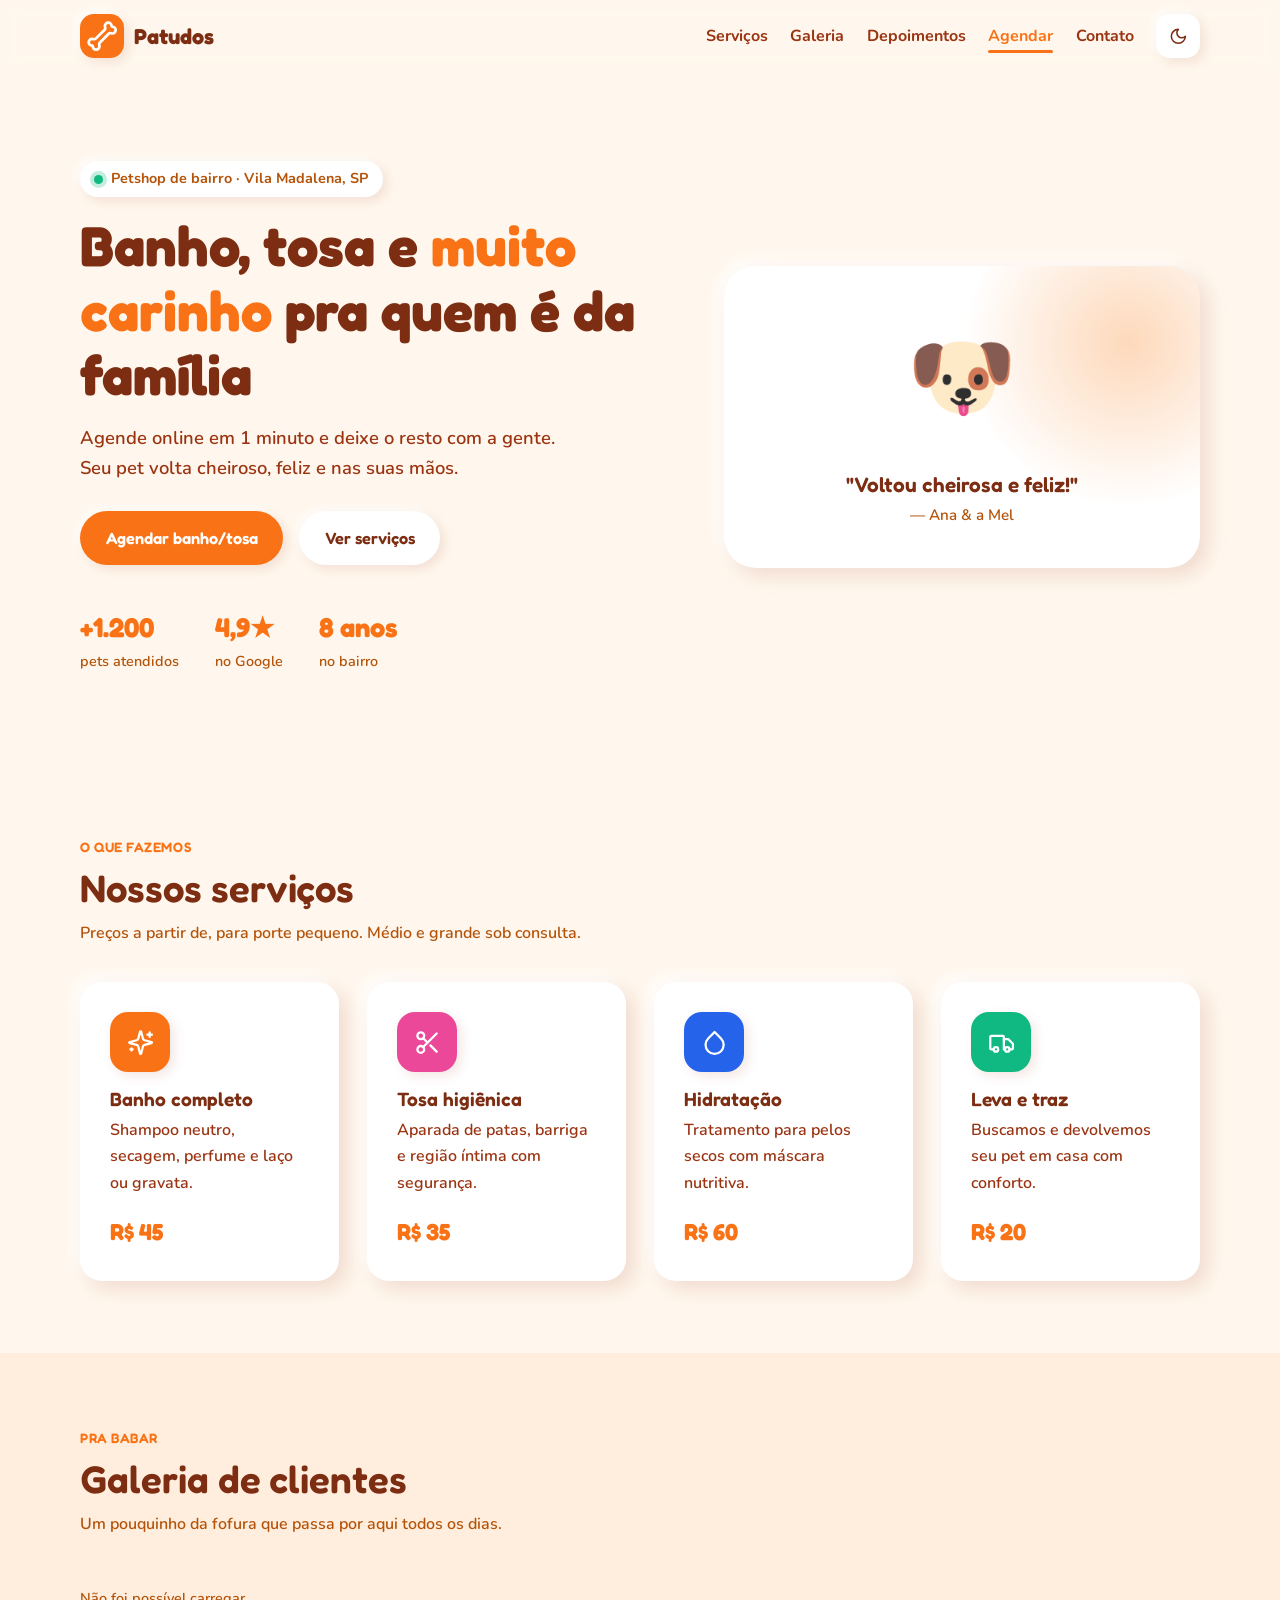
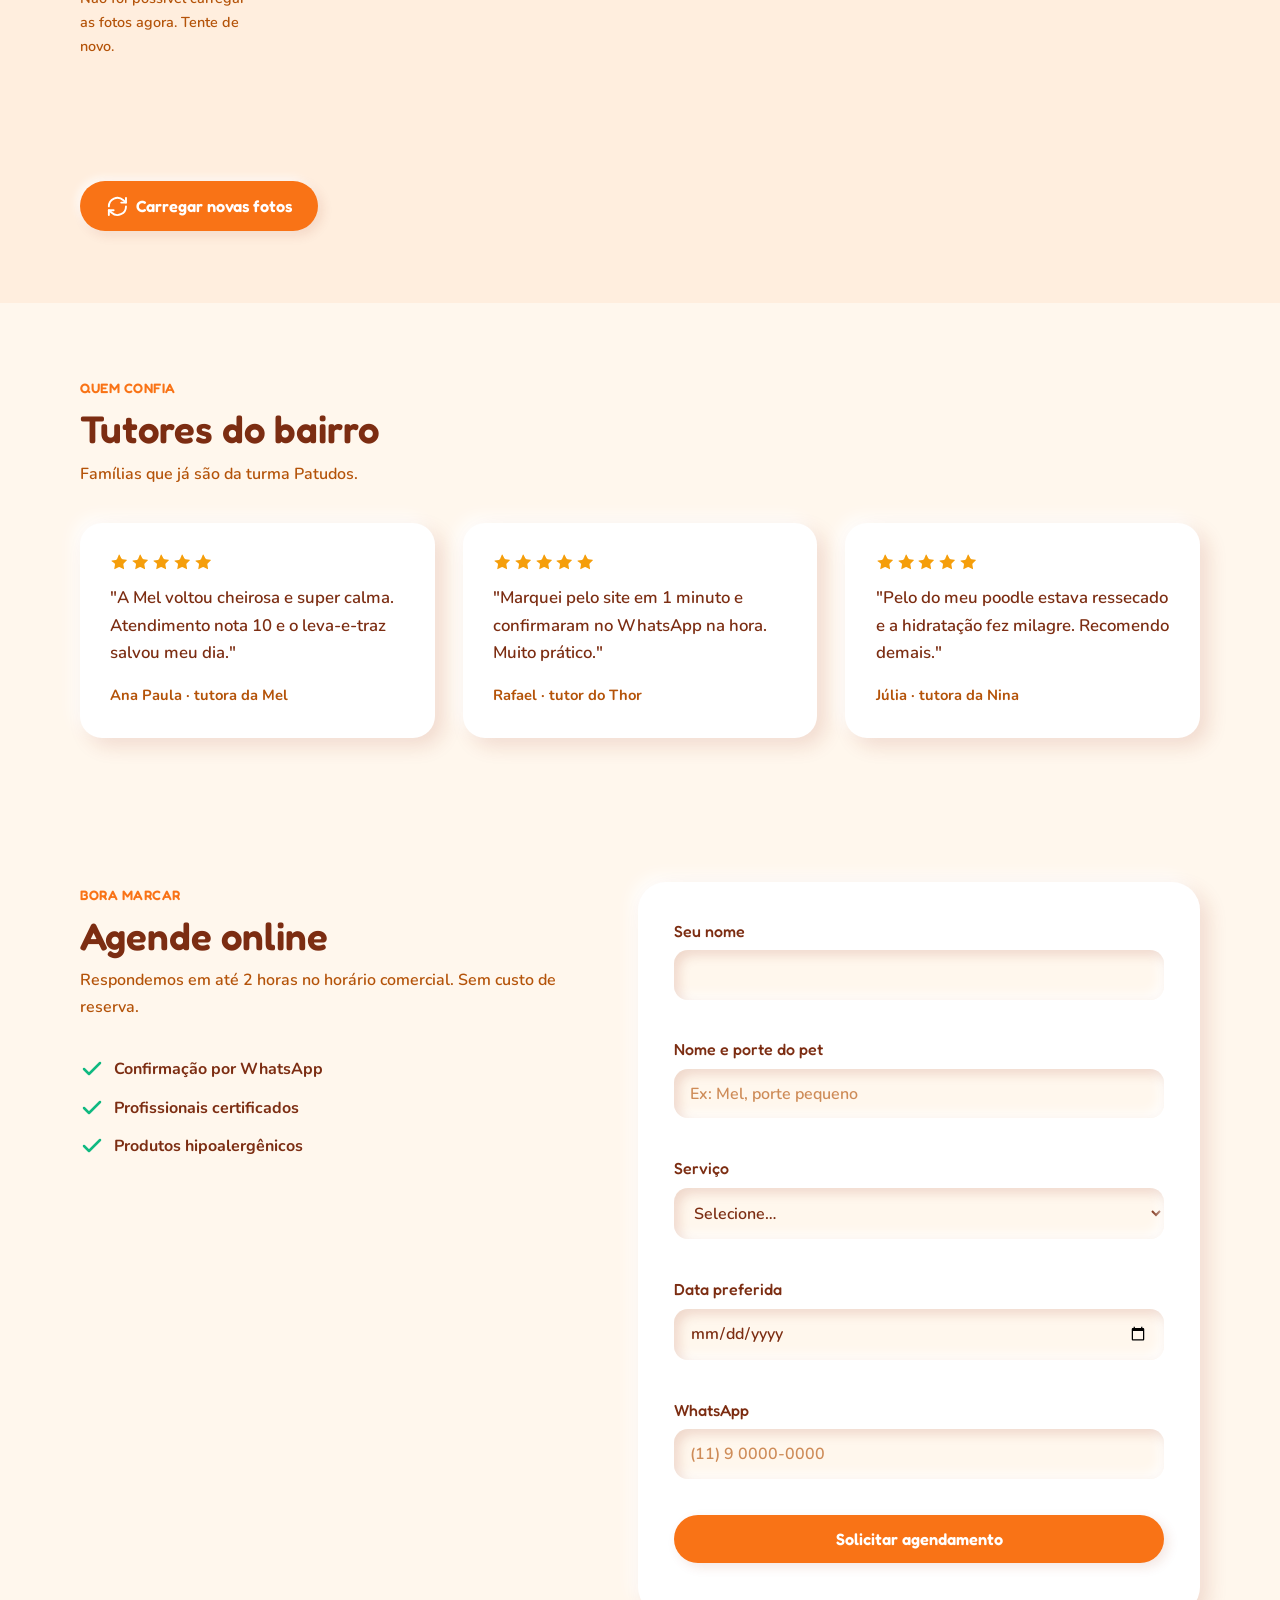
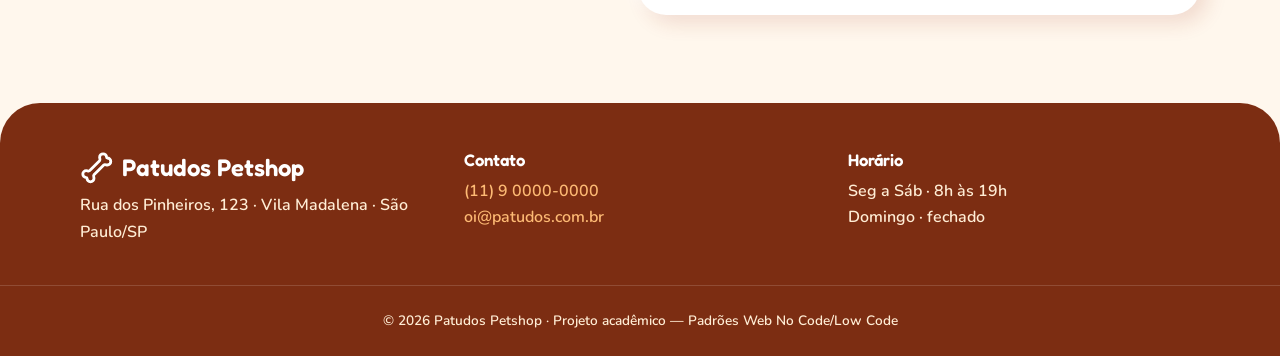
==== commit e3aaaed2: "Galeria: remove subtitulo da API e status text" ====
--- a/index.html
+++ b/index.html
@@ -168,12 +168,11 @@
       <div class="container">
         <span class="kicker">Pra babar</span>
         <h2 id="galeria-title">Galeria de clientes</h2>
-        <p class="section-sub">Fotos carregadas em tempo real via <strong>Dog CEO API</strong> — toque para renovar.</p>
+        <p class="section-sub">Um pouquinho da fofura que passa por aqui todos os dias.</p>
         <div class="gallery" id="gallery" aria-live="polite" aria-busy="true"></div>
         <button class="btn btn-primary" id="reloadGallery">
           <svg class="ic" aria-hidden="true"><use href="#ic-refresh"/></svg> Carregar novas fotos
         </button>
-        <p class="gallery-status" id="galleryStatus" role="status"></p>
       </div>
     </section>
 
